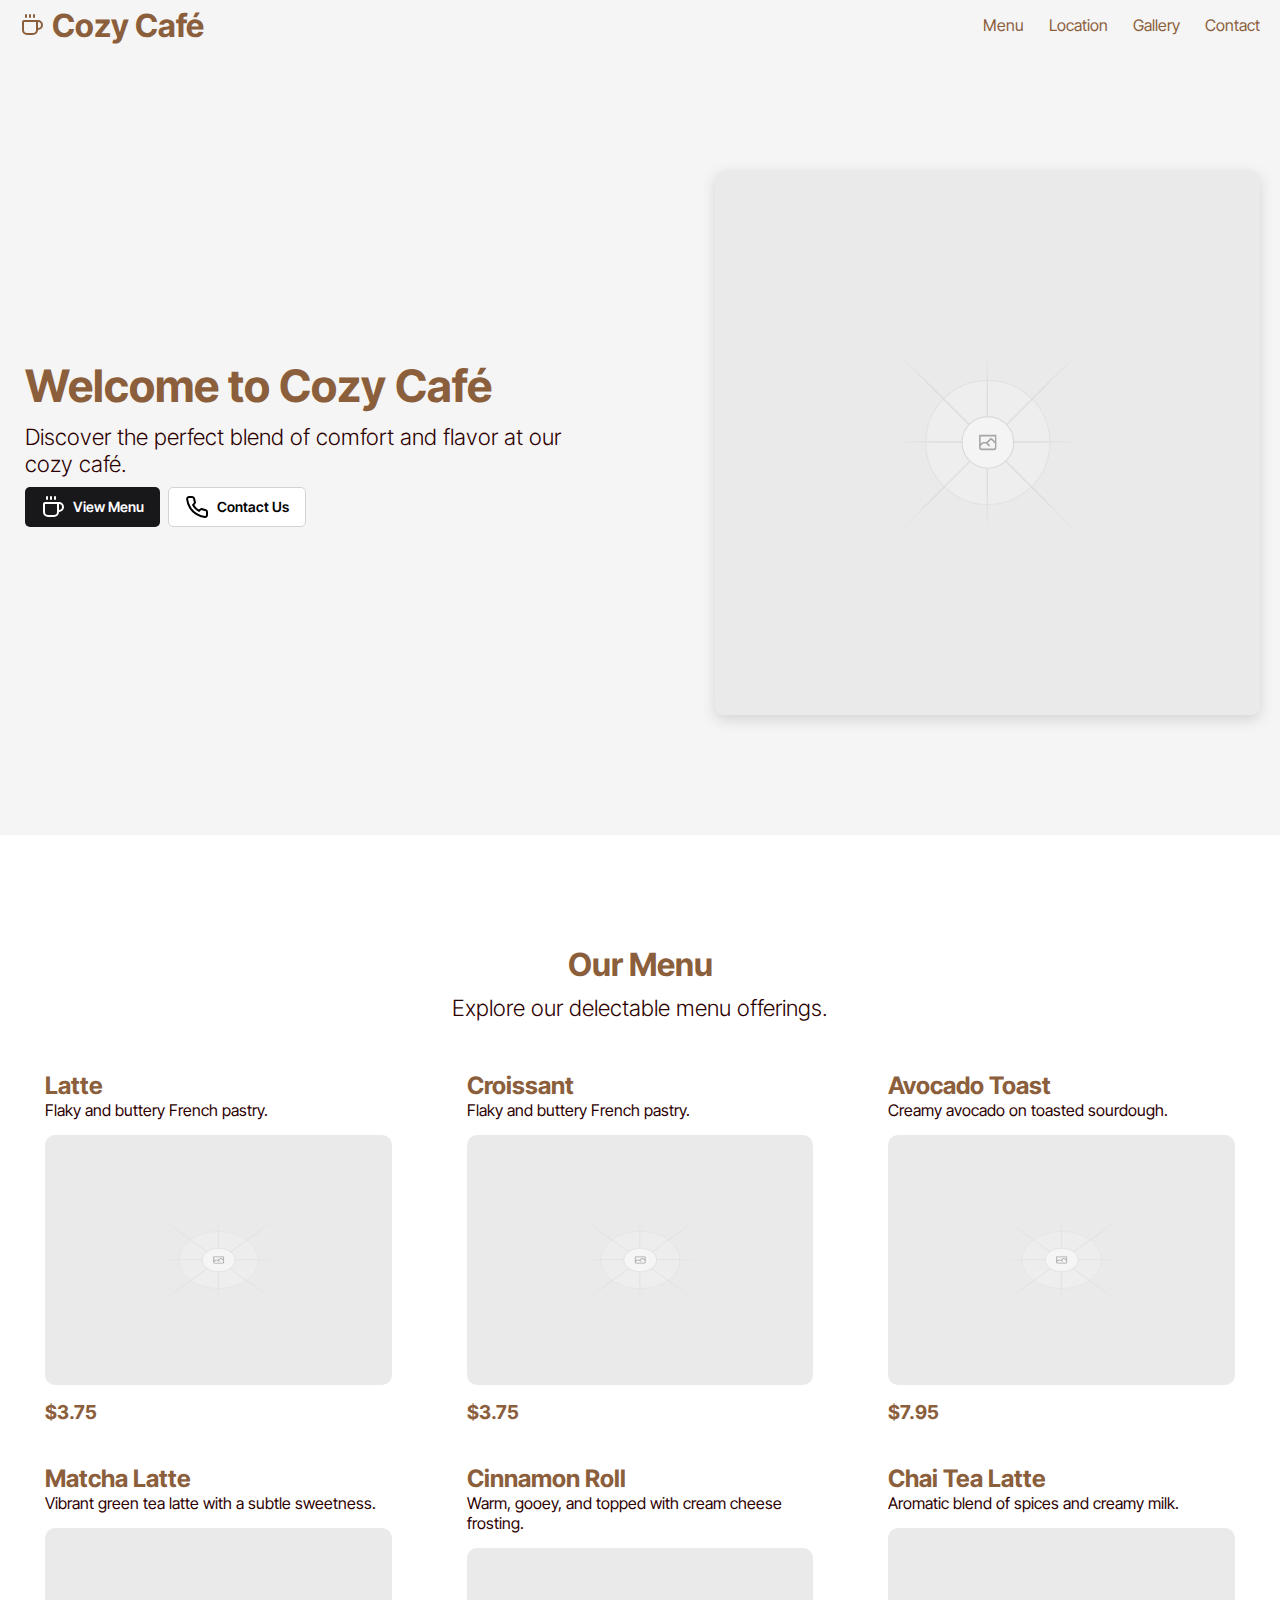
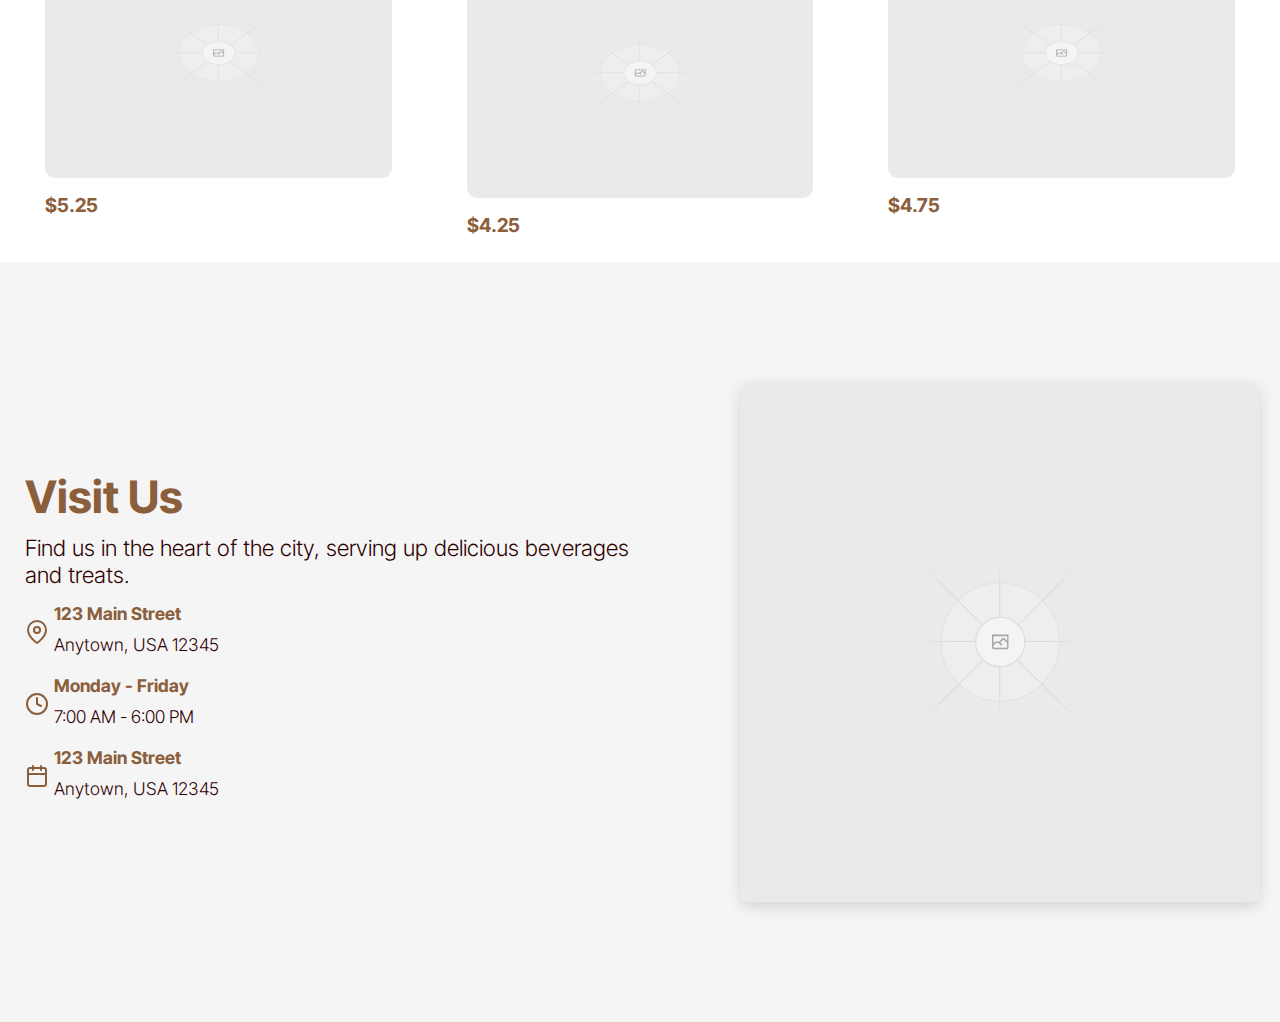
==== Cozy-Cafe/index.html @ 21a7da00 "Visit us section completed" ====
<!DOCTYPE html>
<html lang="en">

<head>
    <meta charset="UTF-8">
    <meta name="viewport" content="width=device-width, initial-scale=1.0">
    <title>Cozy Cafe</title>
    <!--Favicon-->
    <link rel="apple-touch-icon" sizes="180x180" href="img/favicon/apple-touch-icon.png">
    <link rel="icon" type="image/png" sizes="32x32" href="img/favicon/favicon-32x32.png">
    <link rel="icon" type="image/png" sizes="16x16" href="img/favicon/favicon-16x16.png">
    <link rel="manifest" href="img/favicon/site.webmanifest">
    <link rel="mask-icon" href="img/favicon/safari-pinned-tab.svg" color="#5bbad5">
    <link rel="shortcut icon" href="img/favicon/favicon.ico">
    <meta name="msapplication-TileColor" content="#da532c">
    <meta name="msapplication-config" content="img/favicon/browserconfig.xml">
    <meta name="theme-color" content="#ffffff">
    <!--Styles-->
    <link href="css/style.css" rel="stylesheet" />
    <link href="css/palette.css" rel="stylesheet" />
    <!--Font awesome-->
    <link rel="stylesheet" href="https://cdnjs.cloudflare.com/ajax/libs/font-awesome/6.4.0/css/all.min.css">

</head>

<body>


    <nav>
        <div class="tittle">
            <svg xmlns="http://www.w3.org/2000/svg" width="24" height="24" viewBox="0 0 24 24" fill="none"
                stroke="currentColor" stroke-width="2" stroke-linecap="round" stroke-linejoin="round"
                class="lucide lucide-coffee">
                <path d="M10 2v2" />
                <path d="M14 2v2" />
                <path d="M16 8a1 1 0 0 1 1 1v8a4 4 0 0 1-4 4H7a4 4 0 0 1-4-4V9a1 1 0 0 1 1-1h14a4 4 0 1 1 0 8h-1" />
                <path d="M6 2v2" />
            </svg>
            <h1> Cozy Café </h1>
        </div>
        <div class="options">
            <a href="#menu">Menu</a>
            <a href="#location">Location</a>
            <a href="#gallery">Gallery</a>
            <a href="#contact">Contact</a>
        </div>
    </nav>

    <main>
        <section class="presentation">
            <h1>Welcome to Cozy Café</h1>
            <p>Discover the perfect blend of comfort and flavor at our cozy café.</p>

            <div class="main-buttons">
                <button class="primary"> <svg xmlns="http://www.w3.org/2000/svg" width="24" height="24"
                        viewBox="0 0 24 24" fill="none" stroke="currentColor" stroke-width="2" stroke-linecap="round"
                        stroke-linejoin="round" class="lucide lucide-coffee">
                        <path d="M10 2v2" />
                        <path d="M14 2v2" />
                        <path
                            d="M16 8a1 1 0 0 1 1 1v8a4 4 0 0 1-4 4H7a4 4 0 0 1-4-4V9a1 1 0 0 1 1-1h14a4 4 0 1 1 0 8h-1" />
                        <path d="M6 2v2" />
                    </svg> View Menu</button>
                <button class="secondary"> <svg xmlns="http://www.w3.org/2000/svg" width="24" height="24"
                        viewBox="0 0 24 24" fill="none" stroke="currentColor" stroke-width="2" stroke-linecap="round"
                        stroke-linejoin="round" class="lucide lucide-phone">
                        <path
                            d="M22 16.92v3a2 2 0 0 1-2.18 2 19.79 19.79 0 0 1-8.63-3.07 19.5 19.5 0 0 1-6-6 19.79 19.79 0 0 1-3.07-8.67A2 2 0 0 1 4.11 2h3a2 2 0 0 1 2 1.72 12.84 12.84 0 0 0 .7 2.81 2 2 0 0 1-.45 2.11L8.09 9.91a16 16 0 0 0 6 6l1.27-1.27a2 2 0 0 1 2.11-.45 12.84 12.84 0 0 0 2.81.7A2 2 0 0 1 22 16.92z" />
                    </svg> Contact Us</button>
            </div>

        </section>
        <section class="image">
            <img src="img/generic.svg">
        </section>
    </main>

    <section class="menu">
        <div class="tittle">
            <h1>Our Menu</h1>
            <p>Explore our delectable menu offerings.</p>
        </div>

        <div class="grid-menu">

            <article class="card">
                <h1>Latte</h1>
                <p>Flaky and buttery French pastry.</p>
                <img src="img/generic.svg">
                <h4>$3.75</h4>
            </article>

            <article class="card">
                <h1>Croissant</h1>
                <p>Flaky and buttery French pastry.</p>
                <img src="img/generic.svg">
                <h4>$3.75</h4>
            </article>

            <article class="card">
                <h1>Avocado Toast</h1>
                <p>Creamy avocado on toasted sourdough.</p>
                <img src="img/generic.svg">
                <h4>$7.95</h4>
            </article>

            <article class="card">
                <h1>Matcha Latte</h1>
                <p>Vibrant green tea latte with a subtle sweetness.</p>
                <img src="img/generic.svg">
                <h4>$5.25</h4>
            </article>

            <article class="card">

                <h1>Cinnamon Roll</h1>
                <p>Warm, gooey, and topped with cream cheese frosting.</p>
                <img src="img/generic.svg">
                <h4>$4.25</h4>
            </article>

            <article class="card">
                <h1>Chai Tea Latte</h1>
                <p>Aromatic blend of spices and creamy milk.</p>
                <img src="img/generic.svg">
                <h4>$4.75</h4>
            </article>
        </div>

    </section>

    <section class="visit-us">
        <section class="presentation">
            <h1>Visit Us</h1>
            <p>Find us in the heart of the city, serving up delicious beverages and treats.</p>

            <div class="information">
                <div class="icon">
                    <svg xmlns="http://www.w3.org/2000/svg" width="24" height="24" viewBox="0 0 24 24" fill="none"
                        stroke="currentColor" stroke-width="2" stroke-linecap="round" stroke-linejoin="round"
                        class="feather feather-map-pin">
                        <path d="M21 10c0 7-9 13-9 13s-9-6-9-13a9 9 0 0 1 18 0z"></path>
                        <circle cx="12" cy="10" r="3"></circle>
                    </svg>
                </div>
                <div class="text">
                    <h1>123 Main Street</h1>
                    <p>Anytown, USA 12345</p>
                </div>
            </div>

            <div class="information">
                <div class="icon">
                    <svg xmlns="http://www.w3.org/2000/svg" width="24" height="24" viewBox="0 0 24 24" fill="none"
                        stroke="currentColor" stroke-width="2" stroke-linecap="round" stroke-linejoin="round"
                        class="feather feather-clock">
                        <circle cx="12" cy="12" r="10"></circle>
                        <polyline points="12 6 12 12 16 14"></polyline>
                    </svg>
                </div>
                <div class="text">
                    <h1>Monday - Friday</h1>
                    <p>7:00 AM - 6:00 PM</p>
                </div>
            </div>

            <div class="information">
                <div class="icon">
                    <svg xmlns="http://www.w3.org/2000/svg" width="24" height="24" viewBox="0 0 24 24" fill="none"
                        stroke="currentColor" stroke-width="2" stroke-linecap="round" stroke-linejoin="round"
                        class="feather feather-calendar">
                        <rect x="3" y="4" width="18" height="18" rx="2" ry="2"></rect>
                        <line x1="16" y1="2" x2="16" y2="6"></line>
                        <line x1="8" y1="2" x2="8" y2="6"></line>
                        <line x1="3" y1="10" x2="21" y2="10"></line>
                    </svg>
                </div>
                <div class="text">
                    <h1>123 Main Street</h1>
                    <p>Anytown, USA 12345</p>
                </div>
            </div>


        </section>
        <section class="map">
            <img src="img/generic.svg">
        </section>
    </section>

</body>

</html>
---- Cozy-Cafe/css/style.css ----
@import url('https://fonts.googleapis.com/css2?family=Inter+Tight:ital,wght@0,100..900;1,100..900&display=swap');
@import url("https://cdn.jsdelivr.net/npm/bootstrap-icons@1.11.3/font/bootstrap-icons.min.css");
/*
.inter-tight-<uniquifier> {
  font-family: "Inter Tight", sans-serif;
  font-optical-sizing: auto;
  font-weight: <weight>;
  font-style: normal;
}

*/

* {
    margin: 0;
    font-family: "Inter Tight", sans-serif;
    box-sizing: border-box;
}

a {
    text-decoration: none;
}

body {
    background-color: var(--background-grey);
    min-width: 370px;
}

nav {
    padding: 10px 20px;
    /*top-bottom rigth-left*/
    width: 100%;
    height: 50px;
    display: flex;
    flex-direction: row;
    align-items: center;
    font-size: 1rem;
}


nav .tittle {
    color: var(--text-1);
    display: flex;
    flex-direction: row;
    align-items: center;
    gap: 8px;
}

nav .options {
    margin-left: auto;
    font-weight: 500;
    width: 35%;
    display: flex;
    gap: 25px;
    justify-content: flex-end;
    font-weight: 400;
}

nav .options a:hover {
    text-decoration: underline;
    text-decoration-style: double;
    text-decoration-thickness: 2px;
    transition: 2s;
}

nav .options a {
    color: var(--text-1);
}

main {
    margin-top: 100px;
    margin-bottom: 100px;
    display: flex;
    flex-wrap: nowrap;
    flex-direction: row;
    align-items: center;
    align-content: center;
    justify-content: center;
    gap: 100px;
    padding: 20px;
}

main .presentation {
    padding: 5px;
    display: flex;
    flex-direction: column;
    justify-content: center;

}

main .presentation h1 {
    color: var(--text-1);
    font-size: clamp(2rem, 3.5vw, 3rem);
    /*min , pref, max */
}

main .presentation p {
    padding-top: 10px;
    padding-bottom: 10px;
    color: var(--text-2);
    font-size: 1.4rem;
    font-weight: 300;
}

.main-buttons {
    display: flex;
    gap: 8px;
    flex-wrap: nowrap;

}

.main-buttons button {
    height: 40px;
    width: auto;
    font-size: 14px;
    font-weight: 600;
    border-radius: 5px;
    border: none;
    padding: 8px 16px;
    display: flex;
    gap: 8px;
    align-items: center;
    cursor: pointer;
    transition: .2s;
}

.main-buttons button:hover {
    transform: scale(1.05);
}

.main-buttons .primary {
    color: var(--background-white);
    background-color: var(--primary);
}

.main-buttons .primary:hover {
    background-color: #2f2f36;
}

.main-buttons .secondary {
    background-color: var(--background-white);
    border: 1px solid rgb(211, 211, 211);
}

.main-buttons .secondary:hover {
    background-color: #ebebeb;
}

main .image {
    display: flex;

}

main .image img {
    max-width: 600px;
    max-height: 600px;
    width: 100%;
    box-shadow: 0px 5px 14px 0px #d4d4d4;
    border-radius: 10px;
}

section.menu {
    padding-top: 110px;
    background-color: var(--background-white);
    display: flex;
    flex-direction: column;
    align-items: center;
}


section.menu .tittle {
    text-align: center;
}

section.menu .tittle h1 {
    color: var(--text-1);
    font-size: clamp(2rem, 2.5vw, 3rem);
    /*min , pref, max */

}

section.menu .tittle p {
    padding-top: 10px;
    padding-bottom: 10px;
    color: var(--text-2);
    font-size: 1.4rem;
    font-weight: 300;
}

.grid-menu {
    padding: 25px 20px;
    /*top-bottom rigth-left*/
    max-width: 1450px;
    width: 100%;
    height: 100%;
    display: grid;
    grid-template-columns: repeat(auto-fill, minmax(300px, 1fr));

    justify-items: center;
    gap: 25px;
}






.card {
    width: 100%;
    height: auto;
    display: flex;
    flex-direction: column;
    /* border: 1px solid #e2e2e2;*/
    padding: 0px 25px;
    /*top-bottom rigth-left*/
    border-radius: 10px;
    box-sizing: border-box;
}

.card h1 {
    padding-top: 15px;
    color: var(--text-1);
    font-size: clamp(1rem, 2.5vw, 1.5rem);
    /*min , pref, max */
}

.card h4 {
    color: var(--text-1);
    font-size: clamp(1.2rem, 1.5vw, 1.4rem);
    /*min , pref, max */
}

.card img {
    align-self: center;
    max-height: 250px;
    width: 100%;
    height: auto;
    border-radius: 10px;
    margin-top: 15px;
    margin-bottom: 15px;
}

.card p {
    color: var(--text-2);
    font-size: 1rem;
}



section.visit-us {
    margin-top: 100px;
    margin-bottom: 100px;
    display: flex;
    flex-wrap: nowrap;
    /*ajustar con media*/
    flex-direction: row;
    align-items: center;
    align-content: center;
    justify-content: center;
    gap: 90px;
    padding: 20px;
}

.visit-us .presentation {
    padding: 5px;
    display: flex;
    flex-direction: column;
    justify-content: center;

}

.visit-us .presentation h1 {
    color: var(--text-1);
    font-size: clamp(2rem, 3.5vw, 3rem);
    /*min , pref, max */
}

.visit-us .presentation p {
    padding-top: 10px;
    padding-bottom: 10px;
    color: var(--text-2);
    font-size: 1.4rem;
    font-weight: 300;
}


.visit-us .map {
    display: flex;

}

.visit-us .map img {
    max-width: 600px;
    max-height: 600px;
    width: 100%;
    box-shadow: 0px 5px 14px 0px #d4d4d4;
    border-radius: 10px;
}

.information {
    display: flex;
    flex-direction: row;
    flex-wrap: nowrap;
    align-items: center;
    width: fit-content;
}

.information .icon {
    color: var(--text-1);
}

.information .text {
    padding: 5px;
}

.information .text h1 {
    font-size: 1.1rem;
}

.information .text p {
    font-size: 1.1rem;
}






@media (width >=900px) {
    .grid-menu {
        grid-template-columns: repeat(auto-fill, minmax(350px, 1fr));
    }

}

@media (width <=900px) {
    main {
        flex-wrap: wrap;
    }

    section.visit-us {
        flex-wrap: wrap;
    }

}
---- Cozy-Cafe/css/palette.css ----
:root {
--text-1: #8b5e3c;
--text-2:#2d0000;
--background-grey: #f5f5f5;
--background-white: #FFFFFF;
--primary: #18181b;
/*
--secondary: #9dbcd5;
--accent: #7d91c7;
*/
}
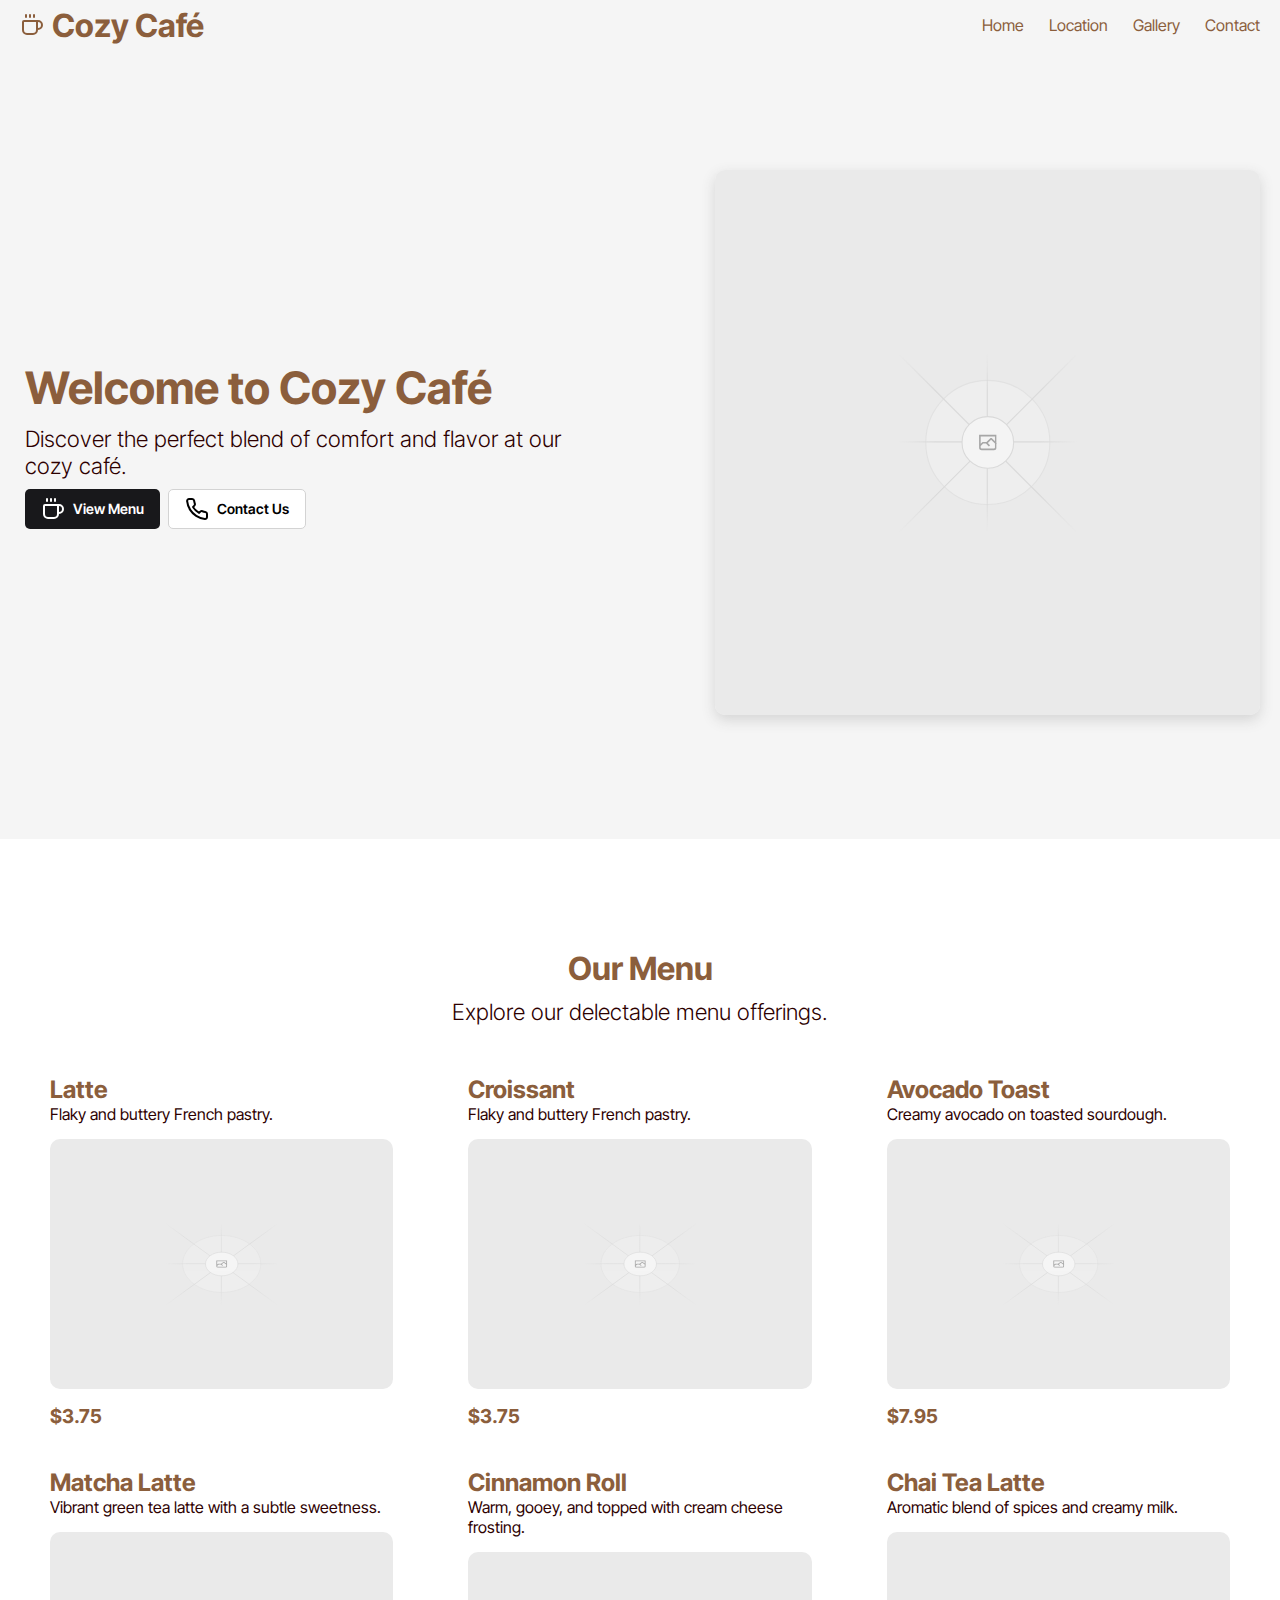
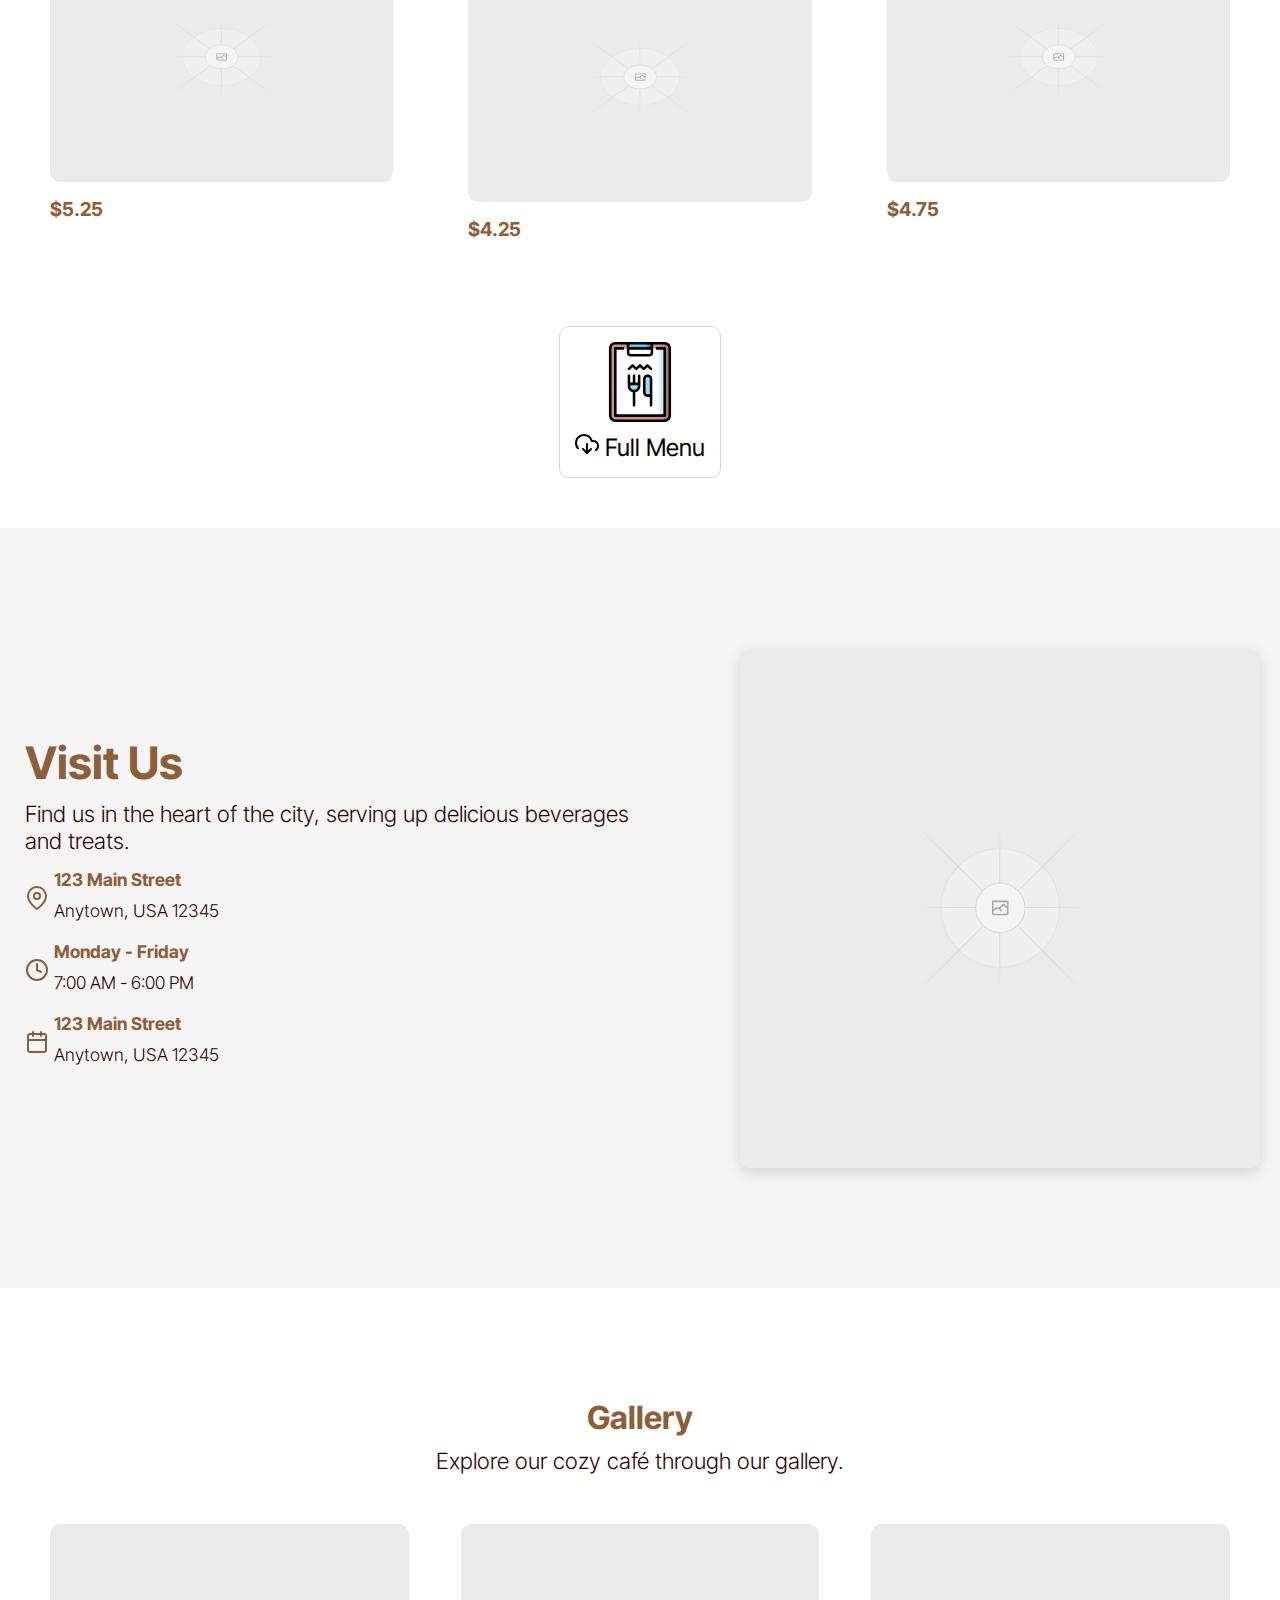
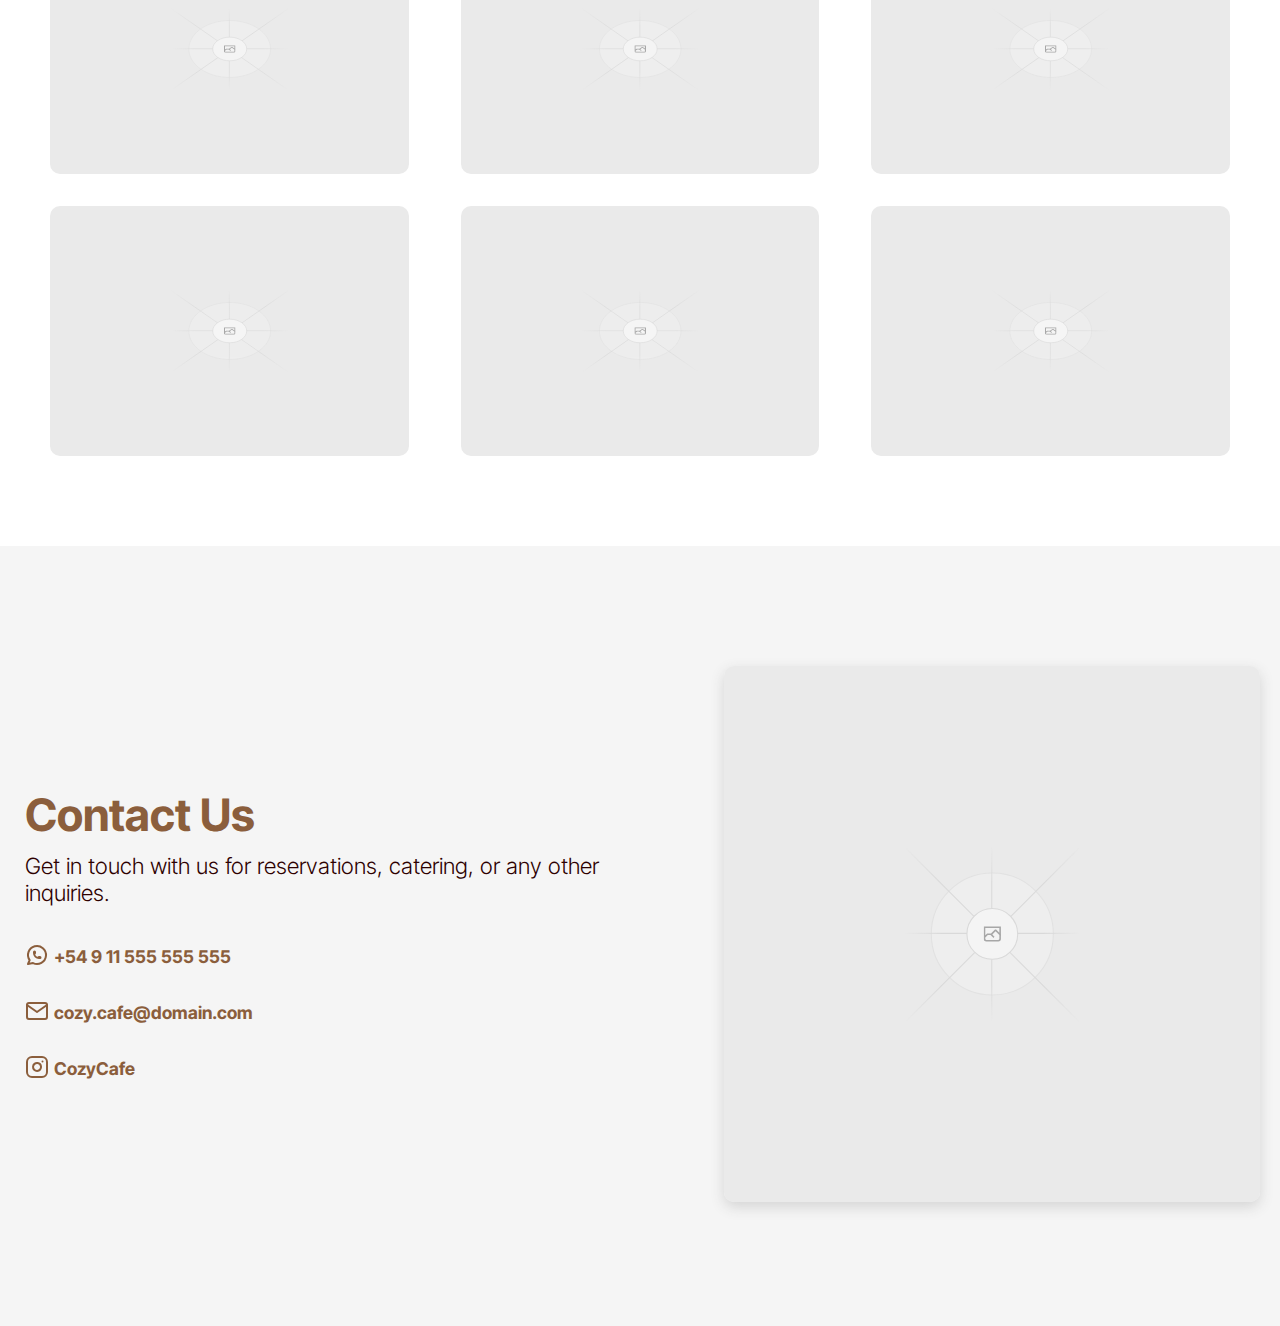
==== commit ea694b68: "Many changes" ====
--- a/Cozy-Cafe/index.html
+++ b/Cozy-Cafe/index.html
@@ -39,20 +39,20 @@
             <h1> Cozy Café </h1>
         </div>
         <div class="options">
-            <a href="#menu">Menu</a>
+            <a href="#home">Home</a>
             <a href="#location">Location</a>
             <a href="#gallery">Gallery</a>
             <a href="#contact">Contact</a>
         </div>
     </nav>
 
-    <main>
+    <main id="home" class="home">
         <section class="presentation">
             <h1>Welcome to Cozy Café</h1>
             <p>Discover the perfect blend of comfort and flavor at our cozy café.</p>
 
             <div class="main-buttons">
-                <button class="primary"> <svg xmlns="http://www.w3.org/2000/svg" width="24" height="24"
+                <a href="cozy-menu.pdf" download="cozy-menu.pdf" class="primary"> <svg xmlns="http://www.w3.org/2000/svg" width="24" height="24"
                         viewBox="0 0 24 24" fill="none" stroke="currentColor" stroke-width="2" stroke-linecap="round"
                         stroke-linejoin="round" class="lucide lucide-coffee">
                         <path d="M10 2v2" />
@@ -60,28 +60,28 @@
                         <path
                             d="M16 8a1 1 0 0 1 1 1v8a4 4 0 0 1-4 4H7a4 4 0 0 1-4-4V9a1 1 0 0 1 1-1h14a4 4 0 1 1 0 8h-1" />
                         <path d="M6 2v2" />
-                    </svg> View Menu</button>
-                <button class="secondary"> <svg xmlns="http://www.w3.org/2000/svg" width="24" height="24"
+                    </svg> View Menu</a>
+                <a href="#contact" class="secondary"> <svg xmlns="http://www.w3.org/2000/svg" width="24" height="24"
                         viewBox="0 0 24 24" fill="none" stroke="currentColor" stroke-width="2" stroke-linecap="round"
                         stroke-linejoin="round" class="lucide lucide-phone">
                         <path
                             d="M22 16.92v3a2 2 0 0 1-2.18 2 19.79 19.79 0 0 1-8.63-3.07 19.5 19.5 0 0 1-6-6 19.79 19.79 0 0 1-3.07-8.67A2 2 0 0 1 4.11 2h3a2 2 0 0 1 2 1.72 12.84 12.84 0 0 0 .7 2.81 2 2 0 0 1-.45 2.11L8.09 9.91a16 16 0 0 0 6 6l1.27-1.27a2 2 0 0 1 2.11-.45 12.84 12.84 0 0 0 2.81.7A2 2 0 0 1 22 16.92z" />
-                    </svg> Contact Us</button>
-            </div>
-
-        </section>
-        <section class="image">
+                    </svg> Contact Us</a>
+            </div>
+
+        </section>
+        <section class="canon-image">
             <img src="img/generic.svg">
         </section>
     </main>
 
-    <section class="menu">
+    <section id="menu" class="menu">
         <div class="tittle">
             <h1>Our Menu</h1>
             <p>Explore our delectable menu offerings.</p>
         </div>
 
-        <div class="grid-menu">
+        <div class="grid-area">
 
             <article class="card">
                 <h1>Latte</h1>
@@ -127,9 +127,50 @@
             </article>
         </div>
 
+        <a  href="cozy-menu.pdf" download="cozy-menu.pdf">
+            <?xml version="1.0" encoding="iso-8859-1"?>
+            <!-- Uploaded to: SVG Repo, www.svgrepo.com, Generator: SVG Repo Mixer Tools -->
+            <svg xmlns="http://www.w3.org/2000/svg" xmlns:xlink="http://www.w3.org/1999/xlink" version="1.1" id="Capa_1"
+                viewBox="0 0 470 470" xml:space="preserve" class="img-menu">
+                <g>
+                    <path style="fill:#B1786B;"
+                        d="M380,7.5h-30v455h30c16.5,0,30-13.5,30-30v-395C410,21,396.5,7.5,380,7.5z" />
+                    <path style="fill:#CB9385;"
+                        d="M331.733,235L380,37.5c0-16.5-13.5-30-30-30h-45l-70,21.097L165,7.5H90c-16.5,0-30,13.5-30,30v395   c0,16.5,13.5,30,30,30h260c16.5,0,30-13.5,30-30L331.733,235z" />
+                    <polygon style="fill:#CCECFF;" points="380,37.5 380,432.5 350,432.5 300,235 350,37.5  " />
+                    <polygon style="fill:#5389A9;" points="305,7.5 305,57.5 225,57.5 275,7.5  " />
+                    <rect x="165" y="7.5" style="fill:#66C6FE;" width="110" height="50" />
+                    <polygon style="fill:#FFFFFF;" points="90,37.5 90,432.5 290,432.5 350,432.5 350,37.5  " />
+                    <path style="fill:#99D9FF;"
+                        d="M300,218.005v97h-20c-11.05,0-20-8.95-20-20v-77c0-11.04,8.95-20,20-20   C291.05,198.005,300,206.965,300,218.005z" />
+                    <path style="fill:#99D9FF;"
+                        d="M230,246.005v12c0,16.57-13.43,30-30,30s-30-13.43-30-30v-12h30H230z" />
+                    <path
+                        d="M380,0H90C69.322,0,52.5,16.822,52.5,37.5v395c0,20.678,16.822,37.5,37.5,37.5h290c20.678,0,37.5-16.822,37.5-37.5v-395   C417.5,16.822,400.678,0,380,0z M172.5,45h125v17.5c0,4.136-3.364,7.5-7.5,7.5H180c-4.136,0-7.5-3.364-7.5-7.5V45z M297.5,30h-125   V15h125V30z M402.5,432.5c0,12.407-10.094,22.5-22.5,22.5H90c-12.407,0-22.5-10.093-22.5-22.5v-395C67.5,25.093,77.593,15,90,15   h67.5v47.5c0,12.407,10.093,22.5,22.5,22.5h110c12.406,0,22.5-10.093,22.5-22.5V15H380c12.406,0,22.5,10.093,22.5,22.5V432.5z" />
+                    <path
+                        d="M380,30h-45c-4.143,0-7.5,3.358-7.5,7.5s3.357,7.5,7.5,7.5h37.5v380h-275V45H135c4.142,0,7.5-3.358,7.5-7.5   S139.143,30,135,30H90c-4.142,0-7.5,3.358-7.5,7.5v395c0,4.142,3.358,7.5,7.5,7.5h290c4.143,0,7.5-3.358,7.5-7.5v-395   C387.5,33.358,384.143,30,380,30z" />
+                    <path
+                        d="M192.5,294.75v77.245c0,4.142,3.358,7.5,7.5,7.5s7.5-3.358,7.5-7.5V294.75c17.096-3.484,30-18.635,30-36.745v-60   c0-4.142-3.358-7.5-7.5-7.5s-7.5,3.358-7.5,7.5v40.5h-15v-40.5c0-4.142-3.358-7.5-7.5-7.5s-7.5,3.358-7.5,7.5v40.5h-15v-40.5   c0-4.142-3.358-7.5-7.5-7.5s-7.5,3.358-7.5,7.5v60C162.5,276.115,175.404,291.266,192.5,294.75z M222.5,253.505v4.5   c0,12.407-10.093,22.5-22.5,22.5s-22.5-10.093-22.5-22.5v-4.5H222.5z" />
+                    <path
+                        d="M300,379.495c4.143,0,7.5-3.358,7.5-7.5v-153.99c0-15.164-12.337-27.5-27.5-27.5s-27.5,12.336-27.5,27.5v77   c0,15.164,12.337,27.5,27.5,27.5h12.5v49.49C292.5,376.137,295.857,379.495,300,379.495z M280,307.505   c-6.893,0-12.5-5.607-12.5-12.5v-77c0-6.893,5.607-12.5,12.5-12.5s12.5,5.607,12.5,12.5v89.5H280z" />
+                    <path
+                        d="M170.002,165.505c1.819,0,3.643-0.658,5.084-1.988l16.585-15.305l16.577,15.304c2.873,2.652,7.3,2.652,10.174,0.001   l16.585-15.305l16.577,15.304c2.874,2.651,7.302,2.652,10.176,0l16.576-15.303l16.575,15.303c3.043,2.81,7.788,2.62,10.599-0.423   c2.81-3.043,2.62-7.788-0.423-10.598l-21.663-20c-2.875-2.652-7.303-2.653-10.176,0l-16.576,15.303l-16.576-15.303   c-2.872-2.651-7.3-2.652-10.174-0.001l-16.585,15.305l-16.577-15.304c-2.872-2.651-7.3-2.652-10.174-0.001l-21.673,20   c-3.044,2.809-3.234,7.554-0.425,10.598C165.967,164.693,167.981,165.505,170.002,165.505z" />
+                </g>
+
+            </svg>
+
+            <p><svg xmlns="http://www.w3.org/2000/svg" width="24" height="24" viewBox="0 0 24 24" fill="none"
+                    stroke="currentColor" stroke-width="2" stroke-linecap="round" stroke-linejoin="round"
+                    class="feather feather-download-cloud">
+                    <polyline points="8 17 12 21 16 17"></polyline>
+                    <line x1="12" y1="12" x2="12" y2="21"></line>
+                    <path d="M20.88 18.09A5 5 0 0 0 18 9h-1.26A8 8 0 1 0 3 16.29"></path>
+                </svg> Full Menu </p>
+        </a>
+
     </section>
 
-    <section class="visit-us">
+    <section id="location" class="visit-us">
         <section class="presentation">
             <h1>Visit Us</h1>
             <p>Find us in the heart of the city, serving up delicious beverages and treats.</p>
@@ -188,6 +229,104 @@
         </section>
     </section>
 
+    <section id="gallery" class="gallery">
+        <div class="tittle">
+            <h1>Gallery</h1>
+            <p>Explore our cozy café through our gallery.</p>
+        </div>
+
+        <div class="grid-area">
+
+            <article class="card">
+                <img src="img/generic.svg">
+            </article>
+
+            <article class="card">
+                <img src="img/generic.svg">
+            </article>
+
+            <article class="card">
+                <img src="img/generic.svg">
+            </article>
+
+            <article class="card">
+                <img src="img/generic.svg">
+            </article>
+
+            <article class="card">
+                <img src="img/generic.svg">
+            </article>
+
+            <article class="card">
+                <img src="img/generic.svg">
+            </article>
+
+        </div>
+
+    </section>
+
+    <section id="contact" class="contact-us">
+        <section class="presentation">
+            <h1>Contact Us</h1>
+            <p>Get in touch with us for reservations, catering, or any other inquiries.</p>
+
+            <div class="contact">
+
+                <div class="information">
+                    <div class="icon">
+                        <svg xmlns="http://www.w3.org/2000/svg" width="24" height="24" viewBox="0 0 24 24" fill="none"
+                            stroke="currentColor" stroke-width="2" stroke-linecap="round" stroke-linejoin="round"
+                            class="icon icon-tabler icons-tabler-outline icon-tabler-brand-whatsapp">
+                            <path stroke="none" d="M0 0h24v24H0z" fill="none" />
+                            <path d="M3 21l1.65 -3.8a9 9 0 1 1 3.4 2.9l-5.05 .9" />
+                            <path
+                                d="M9 10a.5 .5 0 0 0 1 0v-1a.5 .5 0 0 0 -1 0v1a5 5 0 0 0 5 5h1a.5 .5 0 0 0 0 -1h-1a.5 .5 0 0 0 0 1" />
+                        </svg>
+                    </div>
+                    <div class="text">
+                        <h1> <a href="#whatsapp">+54 9 11 555 555 555 </a></h1>
+                    </div>
+                </div>
+
+                <div class="information">
+                    <div class="icon">
+                        <svg xmlns="http://www.w3.org/2000/svg" width="24" height="24" viewBox="0 0 24 24" fill="none"
+                            stroke="currentColor" stroke-width="2" stroke-linecap="round" stroke-linejoin="round"
+                            class="feather feather-mail">
+                            <path d="M4 4h16c1.1 0 2 .9 2 2v12c0 1.1-.9 2-2 2H4c-1.1 0-2-.9-2-2V6c0-1.1.9-2 2-2z">
+                            </path>
+                            <polyline points="22,6 12,13 2,6"></polyline>
+                        </svg>
+                    </div>
+                    <div class="text">
+                        <h1> <a href="#email">cozy.cafe@domain.com </a></h1>
+                    </div>
+                </div>
+
+                <div class="information">
+                    <div class="icon">
+                        <svg xmlns="http://www.w3.org/2000/svg" width="24" height="24" viewBox="0 0 24 24" fill="none"
+                            stroke="currentColor" stroke-width="2" stroke-linecap="round" stroke-linejoin="round"
+                            class="feather feather-instagram">
+                            <rect x="2" y="2" width="20" height="20" rx="5" ry="5"></rect>
+                            <path d="M16 11.37A4 4 0 1 1 12.63 8 4 4 0 0 1 16 11.37z"></path>
+                            <line x1="17.5" y1="6.5" x2="17.51" y2="6.5"></line>
+                        </svg>
+                    </div>
+                    <div class="text">
+                        <h1> <a href="#instagram"> CozyCafe </a></h1>
+                    </div>
+                </div>
+
+            </div>
+
+        </section>
+        <section class="canon-image">
+            <img src="img/generic.svg">
+        </section>
+    </section>
+
+
 </body>
 
 </html>--- a/Cozy-Cafe/css/style.css
+++ b/Cozy-Cafe/css/style.css
@@ -18,6 +18,7 @@
 
 a {
     text-decoration: none;
+    color: inherit;
 }
 
 body {
@@ -66,7 +67,9 @@
     color: var(--text-1);
 }
 
-main {
+.home,
+.visit-us,
+.contact-us {
     margin-top: 100px;
     margin-bottom: 100px;
     display: flex;
@@ -79,7 +82,8 @@
     padding: 20px;
 }
 
-main .presentation {
+
+.presentation {
     padding: 5px;
     display: flex;
     flex-direction: column;
@@ -87,13 +91,13 @@
 
 }
 
-main .presentation h1 {
+.presentation h1 {
     color: var(--text-1);
     font-size: clamp(2rem, 3.5vw, 3rem);
     /*min , pref, max */
 }
 
-main .presentation p {
+.presentation p {
     padding-top: 10px;
     padding-bottom: 10px;
     color: var(--text-2);
@@ -108,7 +112,7 @@
 
 }
 
-.main-buttons button {
+.main-buttons a {
     height: 40px;
     width: auto;
     font-size: 14px;
@@ -120,10 +124,11 @@
     gap: 8px;
     align-items: center;
     cursor: pointer;
-    transition: .2s;
-}
-
-.main-buttons button:hover {
+    transition: .2s;    outline: none; /* Remove default focus border */
+    -webkit-tap-highlight-color: transparent; /* Remove the blue box on mobiles */
+}
+
+.main-buttons a:hover {
     transform: scale(1.05);
 }
 
@@ -136,21 +141,33 @@
     background-color: #2f2f36;
 }
 
+.main-buttons .primary:active {
+    background-color: #2f2f36af;
+    transform: scale(1);
+    transition: .1s;
+}
+
 .main-buttons .secondary {
     background-color: var(--background-white);
-    border: 1px solid rgb(211, 211, 211);
+    border: 1px solid #d3d3d3;
 }
 
 .main-buttons .secondary:hover {
     background-color: #ebebeb;
 }
 
+.main-buttons .secondary:active{
+    background-color: var(--background-white);
+    transform: scale(1);
+    transition: .1s;
+}
+
 main .image {
     display: flex;
 
 }
 
-main .image img {
+.canon-image img {
     max-width: 600px;
     max-height: 600px;
     width: 100%;
@@ -158,8 +175,10 @@
     border-radius: 10px;
 }
 
-section.menu {
+.menu,
+.gallery {
     padding-top: 110px;
+    padding-bottom: 50px;
     background-color: var(--background-white);
     display: flex;
     flex-direction: column;
@@ -167,18 +186,24 @@
 }
 
 
-section.menu .tittle {
+.menu .tittle,
+.gallery .tittle {
     text-align: center;
-}
-
-section.menu .tittle h1 {
+    
+    padding-left: 15px;
+    padding-right: 15px;
+}
+
+.menu .tittle h1,
+.gallery .tittle h1 {
     color: var(--text-1);
     font-size: clamp(2rem, 2.5vw, 3rem);
     /*min , pref, max */
 
 }
 
-section.menu .tittle p {
+.menu .tittle p,
+.gallery .tittle p {
     padding-top: 10px;
     padding-bottom: 10px;
     color: var(--text-2);
@@ -186,9 +211,42 @@
     font-weight: 300;
 }
 
-.grid-menu {
-    padding: 25px 20px;
-    /*top-bottom rigth-left*/
+.menu a {
+    display: flex;
+    flex-direction: column;
+    align-items: center;
+    padding: 15px;
+    font-size: clamp(1rem, 2.5vw, 1.5rem);
+    margin-top: 60px;
+    gap: 10px;
+    border: 1px solid #d4d4d4;
+    border-radius: 10px;
+    outline: none; /* Remove default focus border */
+    -webkit-tap-highlight-color: transparent; /* Remove the blue box on mobiles */
+}
+
+.menu a:hover {
+    background-color: #e7e5e5a1;
+    transition: .2s;
+}
+
+.menu a:active {
+    transform: scale(0.99);
+    background-color: #d3d3d3;
+    transition: .1s;
+}
+
+.menu a:hover svg.img-menu {
+    animation: shake .9s ease normal forwards;
+}
+
+.menu a svg {
+    max-width: 80px;
+    max-height: 80px;
+}
+
+.grid-area {
+    padding: 25px;
     max-width: 1450px;
     width: 100%;
     height: 100%;
@@ -201,11 +259,9 @@
 
 
 
-
-
-
 .card {
     width: 100%;
+    max-width: 425px;
     height: auto;
     display: flex;
     flex-direction: column;
@@ -246,7 +302,7 @@
 
 
 
-section.visit-us {
+.visit-us {
     margin-top: 100px;
     margin-bottom: 100px;
     display: flex;
@@ -260,32 +316,8 @@
     padding: 20px;
 }
 
-.visit-us .presentation {
-    padding: 5px;
-    display: flex;
-    flex-direction: column;
-    justify-content: center;
-
-}
-
-.visit-us .presentation h1 {
-    color: var(--text-1);
-    font-size: clamp(2rem, 3.5vw, 3rem);
-    /*min , pref, max */
-}
-
-.visit-us .presentation p {
-    padding-top: 10px;
-    padding-bottom: 10px;
-    color: var(--text-2);
-    font-size: 1.4rem;
-    font-weight: 300;
-}
-
-
 .visit-us .map {
     display: flex;
-
 }
 
 .visit-us .map img {
@@ -320,25 +352,85 @@
     font-size: 1.1rem;
 }
 
-
-
-
-
+.gallery .grid-area {
+    gap: 2px;
+}
+
+.gallery .grid-area .card img {
+    align-self: center;
+    max-height: 250px;
+    width: 100%;
+    height: auto;
+    border-radius: 10px;
+    margin-top: 15px;
+    margin-bottom: 15px;
+}
+
+.contact {
+    padding-top: 25px;
+    display: flex;
+    flex-direction: column;
+    align-items: start;
+    gap: 25px;
+}
+
+
+
+
+@keyframes shake {
+
+    0%,
+    100% {
+        transform: rotate(0deg);
+        transform-origin: 50% 50%;
+    }
+
+    10% {
+        transform: rotate(8deg);
+    }
+
+    20%,
+    40%,
+    60% {
+        transform: rotate(-10deg);
+    }
+
+    30%,
+    50%,
+    70% {
+        transform: rotate(10deg);
+    }
+
+    80% {
+        transform: rotate(-8deg);
+    }
+
+    90% {
+        transform: rotate(8deg);
+    }
+}
 
 @media (width >=900px) {
-    .grid-menu {
+    .grid-area {
         grid-template-columns: repeat(auto-fill, minmax(350px, 1fr));
     }
 
 }
 
 @media (width <=900px) {
-    main {
+
+    nav .options {
+        display: none;
+    }
+
+    nav {
+        justify-content: center;
+    }
+
+    .home,
+    .contact-us,
+    .visit-us {
         flex-wrap: wrap;
     }
 
-    section.visit-us {
-        flex-wrap: wrap;
-    }
-
 }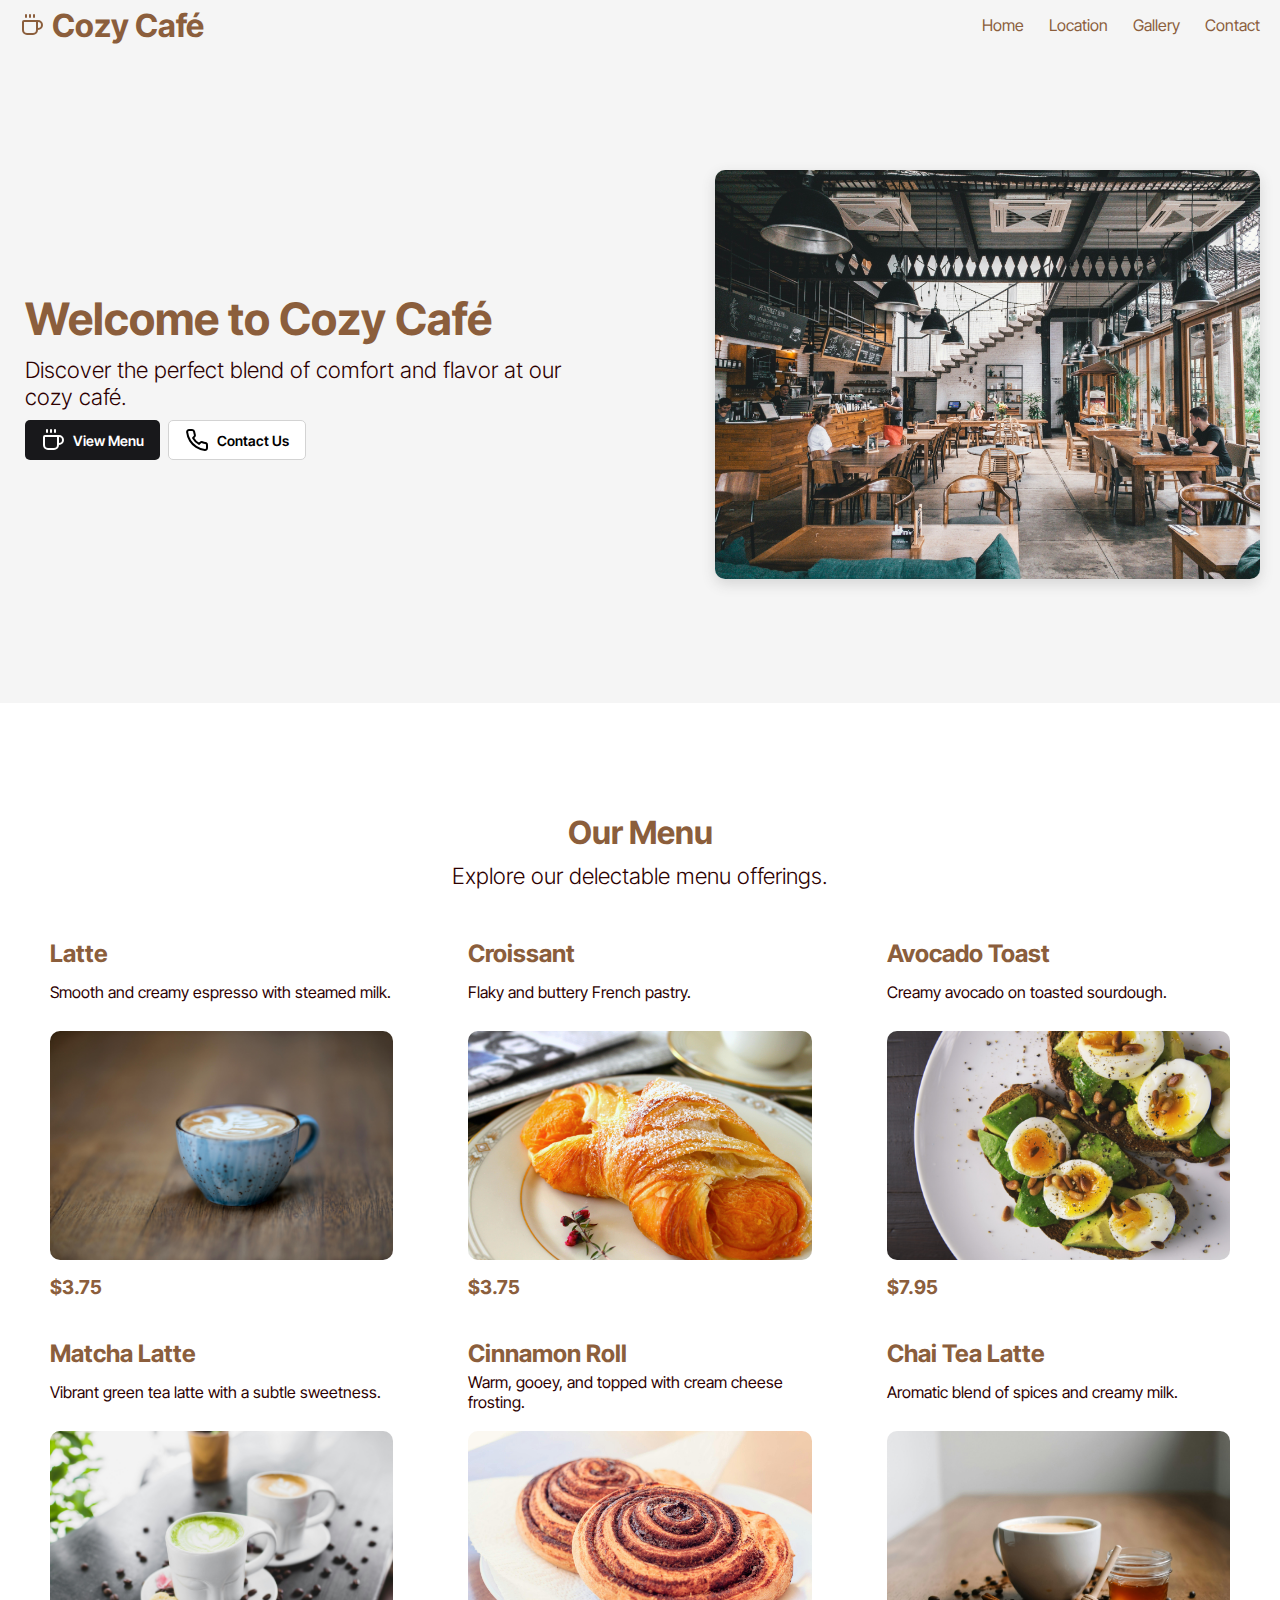
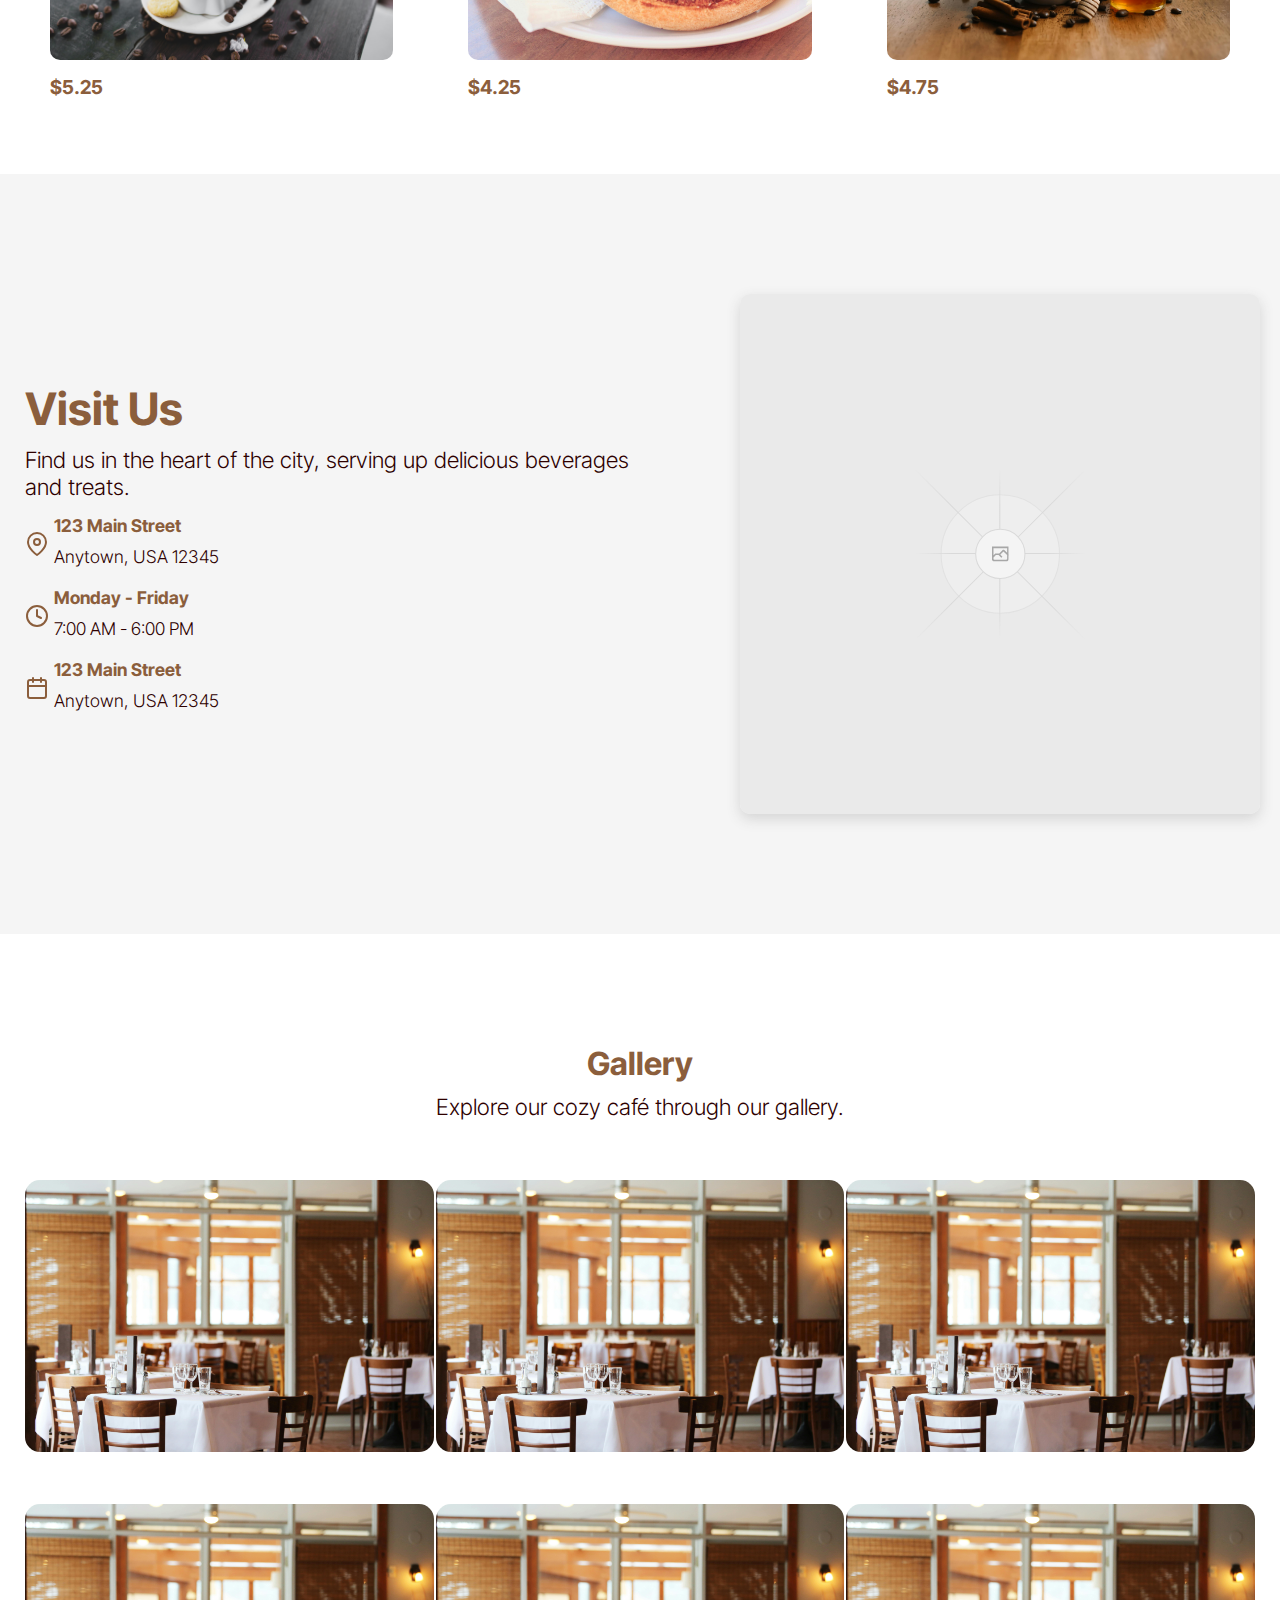
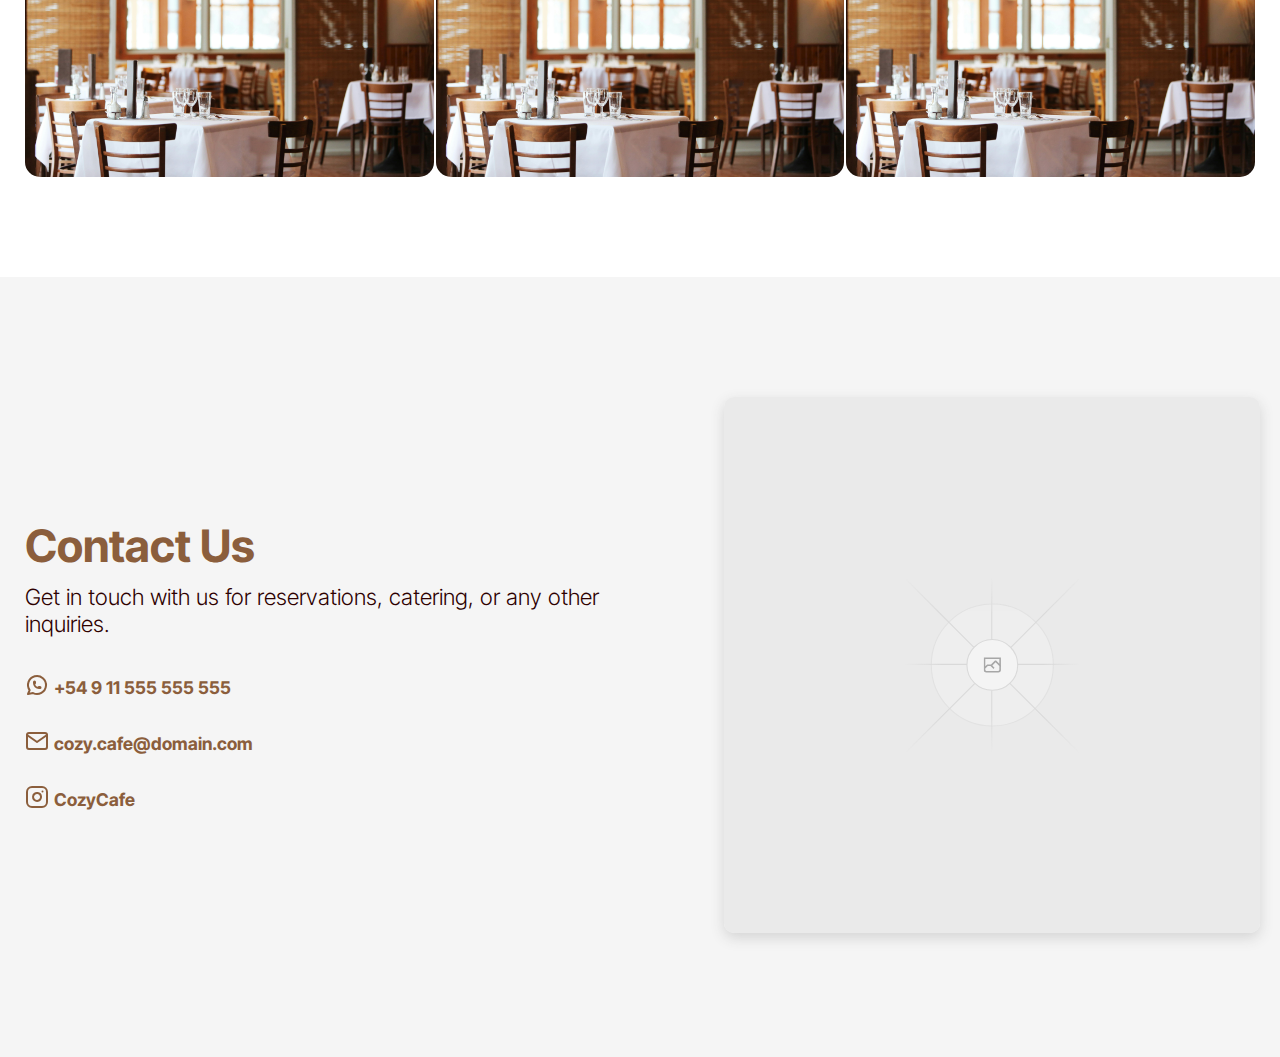
==== commit d611597d: "many modifications" ====
--- a/Cozy-Cafe/index.html
+++ b/Cozy-Cafe/index.html
@@ -52,9 +52,10 @@
             <p>Discover the perfect blend of comfort and flavor at our cozy café.</p>
 
             <div class="main-buttons">
-                <a href="cozy-menu.pdf" download="cozy-menu.pdf" class="primary"> <svg xmlns="http://www.w3.org/2000/svg" width="24" height="24"
-                        viewBox="0 0 24 24" fill="none" stroke="currentColor" stroke-width="2" stroke-linecap="round"
-                        stroke-linejoin="round" class="lucide lucide-coffee">
+                <a href="cozy-menu.pdf" download="cozy-menu.pdf" class="primary"> <svg
+                        xmlns="http://www.w3.org/2000/svg" width="24" height="24" viewBox="0 0 24 24" fill="none"
+                        stroke="currentColor" stroke-width="2" stroke-linecap="round" stroke-linejoin="round"
+                        class="lucide lucide-coffee">
                         <path d="M10 2v2" />
                         <path d="M14 2v2" />
                         <path
@@ -71,7 +72,9 @@
 
         </section>
         <section class="canon-image">
-            <img src="img/generic.svg">
+            <img src="img/cozy-cafe.jpg" alt="Cozy Cafe"
+                title="shawnanggg: https://unsplash.com/es/@shawnanggg?utm_content=creditCopyText&utm_medium=referral&utm_source=unsplash ">
+
         </section>
     </main>
 
@@ -85,29 +88,33 @@
 
             <article class="card">
                 <h1>Latte</h1>
-                <p>Flaky and buttery French pastry.</p>
-                <img src="img/generic.svg">
+                <p>Smooth and creamy espresso with steamed milk.</p>
+                <img src="img/menu/latte.jpg" alt="Latte"
+                    title="Photographer Engin Akyurt: https://www.pexels.com/es-es/foto/taza-de-cafe-de-ceramica-azul-sobre-superficie-de-madera-marron-3154094/">
                 <h4>$3.75</h4>
             </article>
 
             <article class="card">
                 <h1>Croissant</h1>
                 <p>Flaky and buttery French pastry.</p>
-                <img src="img/generic.svg">
+                <img src="img/menu/croissant.jpg" alt="Croissant"
+                    title="Photographer Mick Victor: https://www.pexels.com/es-es/foto/plato-de-pan-792404/">
                 <h4>$3.75</h4>
             </article>
 
             <article class="card">
                 <h1>Avocado Toast</h1>
                 <p>Creamy avocado on toasted sourdough.</p>
-                <img src="img/generic.svg">
+                <img src="img/menu/avocado.jpg" alt="Avocado"
+                    title="Photographer Lisa Fotios: https://www.pexels.com/es-es/foto/persona-sosteniendo-plato-con-comida-1147687/">
                 <h4>$7.95</h4>
             </article>
 
             <article class="card">
                 <h1>Matcha Latte</h1>
                 <p>Vibrant green tea latte with a subtle sweetness.</p>
-                <img src="img/generic.svg">
+                <img src="img/menu/matcha.jpg" alt="Matcha Latte"
+                    title="Photographer ROMAN ODINTSOV: https://www.pexels.com/es-es/foto/cafeina-cafe-cafe-con-leche-aromatico-4552172/">
                 <h4>$5.25</h4>
             </article>
 
@@ -115,58 +122,20 @@
 
                 <h1>Cinnamon Roll</h1>
                 <p>Warm, gooey, and topped with cream cheese frosting.</p>
-                <img src="img/generic.svg">
+                <img src="img/menu/cinnamon-roll.jpg" alt="Cinnamon Roll"
+                    title="Photographer Pixabay: https://www.pexels.com/es-es/foto/rollo-de-canela-en-un-plato-267308/">
                 <h4>$4.25</h4>
             </article>
 
             <article class="card">
                 <h1>Chai Tea Latte</h1>
                 <p>Aromatic blend of spices and creamy milk.</p>
-                <img src="img/generic.svg">
+                <img src="img/menu/chai-tea-latte.jpg" alt=""
+                    title="Image by https://pixabay.com/users/svetlanabar-8558152/?utm_source=link-attribution&utm_medium=referral&utm_campaign=image&utm_content=4925190">
                 <h4>$4.75</h4>
             </article>
         </div>
 
-        <a  href="cozy-menu.pdf" download="cozy-menu.pdf">
-            <?xml version="1.0" encoding="iso-8859-1"?>
-            <!-- Uploaded to: SVG Repo, www.svgrepo.com, Generator: SVG Repo Mixer Tools -->
-            <svg xmlns="http://www.w3.org/2000/svg" xmlns:xlink="http://www.w3.org/1999/xlink" version="1.1" id="Capa_1"
-                viewBox="0 0 470 470" xml:space="preserve" class="img-menu">
-                <g>
-                    <path style="fill:#B1786B;"
-                        d="M380,7.5h-30v455h30c16.5,0,30-13.5,30-30v-395C410,21,396.5,7.5,380,7.5z" />
-                    <path style="fill:#CB9385;"
-                        d="M331.733,235L380,37.5c0-16.5-13.5-30-30-30h-45l-70,21.097L165,7.5H90c-16.5,0-30,13.5-30,30v395   c0,16.5,13.5,30,30,30h260c16.5,0,30-13.5,30-30L331.733,235z" />
-                    <polygon style="fill:#CCECFF;" points="380,37.5 380,432.5 350,432.5 300,235 350,37.5  " />
-                    <polygon style="fill:#5389A9;" points="305,7.5 305,57.5 225,57.5 275,7.5  " />
-                    <rect x="165" y="7.5" style="fill:#66C6FE;" width="110" height="50" />
-                    <polygon style="fill:#FFFFFF;" points="90,37.5 90,432.5 290,432.5 350,432.5 350,37.5  " />
-                    <path style="fill:#99D9FF;"
-                        d="M300,218.005v97h-20c-11.05,0-20-8.95-20-20v-77c0-11.04,8.95-20,20-20   C291.05,198.005,300,206.965,300,218.005z" />
-                    <path style="fill:#99D9FF;"
-                        d="M230,246.005v12c0,16.57-13.43,30-30,30s-30-13.43-30-30v-12h30H230z" />
-                    <path
-                        d="M380,0H90C69.322,0,52.5,16.822,52.5,37.5v395c0,20.678,16.822,37.5,37.5,37.5h290c20.678,0,37.5-16.822,37.5-37.5v-395   C417.5,16.822,400.678,0,380,0z M172.5,45h125v17.5c0,4.136-3.364,7.5-7.5,7.5H180c-4.136,0-7.5-3.364-7.5-7.5V45z M297.5,30h-125   V15h125V30z M402.5,432.5c0,12.407-10.094,22.5-22.5,22.5H90c-12.407,0-22.5-10.093-22.5-22.5v-395C67.5,25.093,77.593,15,90,15   h67.5v47.5c0,12.407,10.093,22.5,22.5,22.5h110c12.406,0,22.5-10.093,22.5-22.5V15H380c12.406,0,22.5,10.093,22.5,22.5V432.5z" />
-                    <path
-                        d="M380,30h-45c-4.143,0-7.5,3.358-7.5,7.5s3.357,7.5,7.5,7.5h37.5v380h-275V45H135c4.142,0,7.5-3.358,7.5-7.5   S139.143,30,135,30H90c-4.142,0-7.5,3.358-7.5,7.5v395c0,4.142,3.358,7.5,7.5,7.5h290c4.143,0,7.5-3.358,7.5-7.5v-395   C387.5,33.358,384.143,30,380,30z" />
-                    <path
-                        d="M192.5,294.75v77.245c0,4.142,3.358,7.5,7.5,7.5s7.5-3.358,7.5-7.5V294.75c17.096-3.484,30-18.635,30-36.745v-60   c0-4.142-3.358-7.5-7.5-7.5s-7.5,3.358-7.5,7.5v40.5h-15v-40.5c0-4.142-3.358-7.5-7.5-7.5s-7.5,3.358-7.5,7.5v40.5h-15v-40.5   c0-4.142-3.358-7.5-7.5-7.5s-7.5,3.358-7.5,7.5v60C162.5,276.115,175.404,291.266,192.5,294.75z M222.5,253.505v4.5   c0,12.407-10.093,22.5-22.5,22.5s-22.5-10.093-22.5-22.5v-4.5H222.5z" />
-                    <path
-                        d="M300,379.495c4.143,0,7.5-3.358,7.5-7.5v-153.99c0-15.164-12.337-27.5-27.5-27.5s-27.5,12.336-27.5,27.5v77   c0,15.164,12.337,27.5,27.5,27.5h12.5v49.49C292.5,376.137,295.857,379.495,300,379.495z M280,307.505   c-6.893,0-12.5-5.607-12.5-12.5v-77c0-6.893,5.607-12.5,12.5-12.5s12.5,5.607,12.5,12.5v89.5H280z" />
-                    <path
-                        d="M170.002,165.505c1.819,0,3.643-0.658,5.084-1.988l16.585-15.305l16.577,15.304c2.873,2.652,7.3,2.652,10.174,0.001   l16.585-15.305l16.577,15.304c2.874,2.651,7.302,2.652,10.176,0l16.576-15.303l16.575,15.303c3.043,2.81,7.788,2.62,10.599-0.423   c2.81-3.043,2.62-7.788-0.423-10.598l-21.663-20c-2.875-2.652-7.303-2.653-10.176,0l-16.576,15.303l-16.576-15.303   c-2.872-2.651-7.3-2.652-10.174-0.001l-16.585,15.305l-16.577-15.304c-2.872-2.651-7.3-2.652-10.174-0.001l-21.673,20   c-3.044,2.809-3.234,7.554-0.425,10.598C165.967,164.693,167.981,165.505,170.002,165.505z" />
-                </g>
-
-            </svg>
-
-            <p><svg xmlns="http://www.w3.org/2000/svg" width="24" height="24" viewBox="0 0 24 24" fill="none"
-                    stroke="currentColor" stroke-width="2" stroke-linecap="round" stroke-linejoin="round"
-                    class="feather feather-download-cloud">
-                    <polyline points="8 17 12 21 16 17"></polyline>
-                    <line x1="12" y1="12" x2="12" y2="21"></line>
-                    <path d="M20.88 18.09A5 5 0 0 0 18 9h-1.26A8 8 0 1 0 3 16.29"></path>
-                </svg> Full Menu </p>
-        </a>
 
     </section>
 
@@ -237,29 +206,65 @@
 
         <div class="grid-area">
 
-            <article class="card">
-                <img src="img/generic.svg">
-            </article>
-
-            <article class="card">
-                <img src="img/generic.svg">
-            </article>
-
-            <article class="card">
-                <img src="img/generic.svg">
-            </article>
-
-            <article class="card">
-                <img src="img/generic.svg">
-            </article>
-
-            <article class="card">
-                <img src="img/generic.svg">
-            </article>
-
-            <article class="card">
-                <img src="img/generic.svg">
-            </article>
+            <article class="container-overlay">
+                <img class="overlay-image" src="img/gallery/balcon.jpg">
+                <div class="overlay">
+                    <div class="overlay-text">
+                        <h1>Balcones</h1>
+                        <p>Vista al rio desde los balcones</p>
+                    </div>
+                </div>
+            </article>
+            <article class="container-overlay">
+                <img class="overlay-image" src="img/gallery/balcon.jpg">
+                <div class="overlay">
+                    <div class="overlay-text">
+                        <h1>Balcones</h1>
+                        <p>Vista al rio desde los balcones</p>
+                    </div>
+                </div>
+            </article>
+
+            <article class="container-overlay">
+                <img class="overlay-image" src="img/gallery/balcon.jpg">
+                <div class="overlay">
+                    <div class="overlay-text">
+                        <h1>Balcones</h1>
+                        <p>Vista al rio desde los balcones</p>
+                    </div>
+                </div>
+            </article>
+
+            <article class="container-overlay">
+                <img class="overlay-image" src="img/gallery/balcon.jpg">
+                <div class="overlay">
+                    <div class="overlay-text">
+                        <h1>Balcones</h1>
+                        <p>Vista al rio desde los balcones</p>
+                    </div>
+                </div>
+            </article>
+
+            <article class="container-overlay">
+                <img class="overlay-image" src="img/gallery/balcon.jpg">
+                <div class="overlay">
+                    <div class="overlay-text">
+                        <h1>Balcones</h1>
+                        <p>Vista al rio desde los balcones</p>
+                    </div>
+                </div>
+            </article>
+
+            <article class="container-overlay">
+                <img class="overlay-image" src="img/gallery/balcon.jpg">
+                <div class="overlay">
+                    <div class="overlay-text">
+                        <h1>Balcones</h1>
+                        <p>Vista al rio desde los balcones</p>
+                    </div>
+                </div>
+            </article>
+
 
         </div>
 
--- a/Cozy-Cafe/css/style.css
+++ b/Cozy-Cafe/css/style.css
@@ -16,6 +16,10 @@
     box-sizing: border-box;
 }
 
+html {
+    scroll-behavior: smooth;
+}
+
 a {
     text-decoration: none;
     color: inherit;
@@ -124,8 +128,11 @@
     gap: 8px;
     align-items: center;
     cursor: pointer;
-    transition: .2s;    outline: none; /* Remove default focus border */
-    -webkit-tap-highlight-color: transparent; /* Remove the blue box on mobiles */
+    transition: transform .2s ease;
+    outline: none;
+    /* Remove default focus border */
+    -webkit-tap-highlight-color: transparent;
+    /* Remove the blue box on mobiles */
 }
 
 .main-buttons a:hover {
@@ -156,7 +163,7 @@
     background-color: #ebebeb;
 }
 
-.main-buttons .secondary:active{
+.main-buttons .secondary:active {
     background-color: var(--background-white);
     transform: scale(1);
     transition: .1s;
@@ -189,7 +196,7 @@
 .menu .tittle,
 .gallery .tittle {
     text-align: center;
-    
+
     padding-left: 15px;
     padding-right: 15px;
 }
@@ -211,39 +218,6 @@
     font-weight: 300;
 }
 
-.menu a {
-    display: flex;
-    flex-direction: column;
-    align-items: center;
-    padding: 15px;
-    font-size: clamp(1rem, 2.5vw, 1.5rem);
-    margin-top: 60px;
-    gap: 10px;
-    border: 1px solid #d4d4d4;
-    border-radius: 10px;
-    outline: none; /* Remove default focus border */
-    -webkit-tap-highlight-color: transparent; /* Remove the blue box on mobiles */
-}
-
-.menu a:hover {
-    background-color: #e7e5e5a1;
-    transition: .2s;
-}
-
-.menu a:active {
-    transform: scale(0.99);
-    background-color: #d3d3d3;
-    transition: .1s;
-}
-
-.menu a:hover svg.img-menu {
-    animation: shake .9s ease normal forwards;
-}
-
-.menu a svg {
-    max-width: 80px;
-    max-height: 80px;
-}
 
 .grid-area {
     padding: 25px;
@@ -268,8 +242,8 @@
     /* border: 1px solid #e2e2e2;*/
     padding: 0px 25px;
     /*top-bottom rigth-left*/
-    border-radius: 10px;
-    box-sizing: border-box;
+    justify-content: space-around;
+    transition: transform s ease;
 }
 
 .card h1 {
@@ -293,9 +267,19 @@
     border-radius: 10px;
     margin-top: 15px;
     margin-bottom: 15px;
+    object-fit: fill;
+    transition: transform .2s ease;
+}
+
+.card img:hover {
+    transform: scale(1.03);
+
 }
 
 .card p {
+    display: flex;
+    align-items: center;
+    min-height: 3rem;
     color: var(--text-2);
     font-size: 1rem;
 }
@@ -375,40 +359,57 @@
 }
 
 
-
-
-@keyframes shake {
-
-    0%,
-    100% {
-        transform: rotate(0deg);
-        transform-origin: 50% 50%;
-    }
-
-    10% {
-        transform: rotate(8deg);
-    }
-
-    20%,
-    40%,
-    60% {
-        transform: rotate(-10deg);
-    }
-
-    30%,
-    50%,
-    70% {
-        transform: rotate(10deg);
-    }
-
-    80% {
-        transform: rotate(-8deg);
-    }
-
-    90% {
-        transform: rotate(8deg);
-    }
-}
+.container-overlay{
+    margin: 25px;
+    position: relative;
+    width: 100%;
+    max-width: 425px;
+    display: flex;
+    flex-direction: column;
+}
+
+.overlay-image {
+    display: block;
+    transition: opacity .2s ease; /* Transition for opacity */
+    border-radius: 15px;
+    
+}
+
+.overlay {
+    border-radius: 0px 0 15px 15px ;
+    position: absolute;
+    bottom: 0;
+    left: 0;
+    width: 100%;
+    height: 25%;
+    background-color: rgba(0, 0, 0, 0.5);
+    color: white;
+    opacity: 0;
+    transition: opacity 0.3s ease; /* Transition for opacity */
+    display: flex;
+    justify-content: start;
+    align-items: center;
+    padding-left: 20px;
+    backdrop-filter: blur(3px);
+}
+
+
+.container-overlay:hover .overlay {
+    opacity: 1;
+}
+
+.overlay-text {
+    display: flex;
+    flex-direction: column;
+    align-items: start;
+}
+
+.overlay-text h1, .overlay-text p{
+    padding-top: 2px;
+    color: whitesmoke;
+}
+
+
 
 @media (width >=900px) {
     .grid-area {
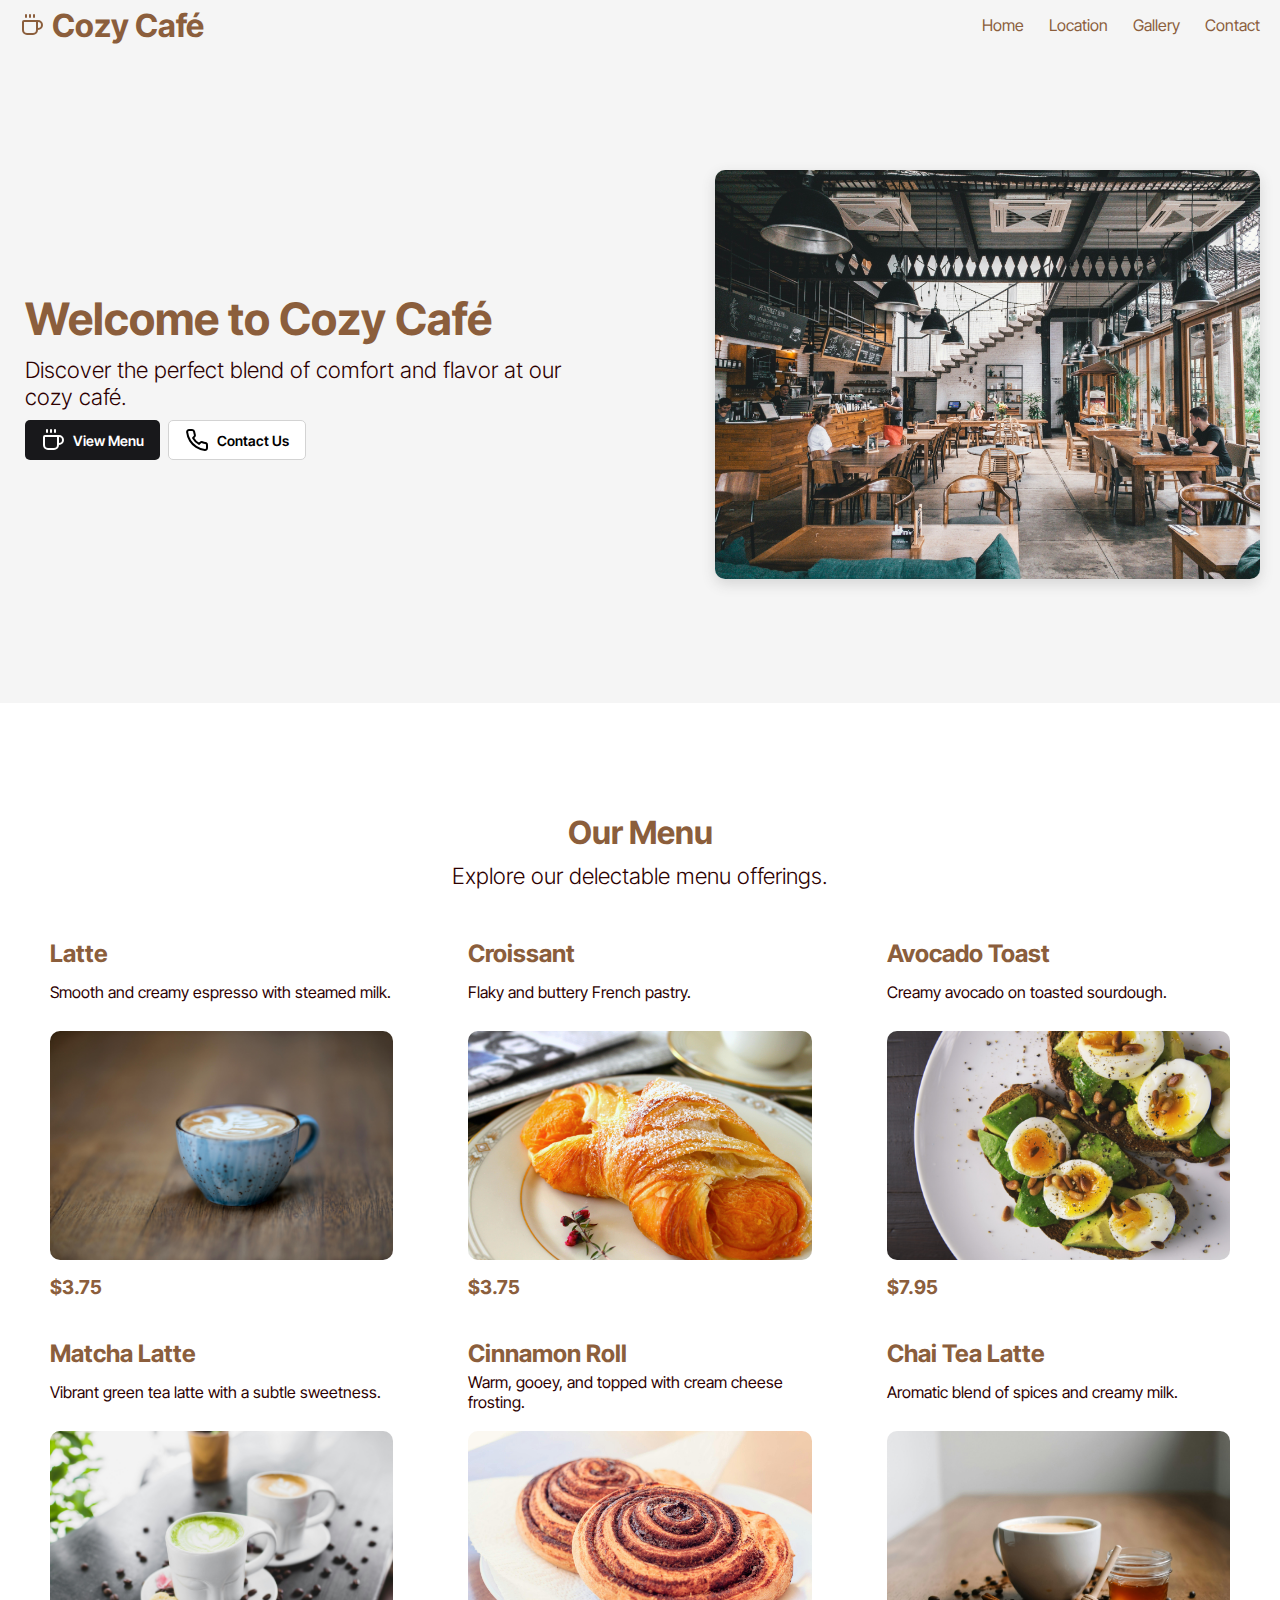
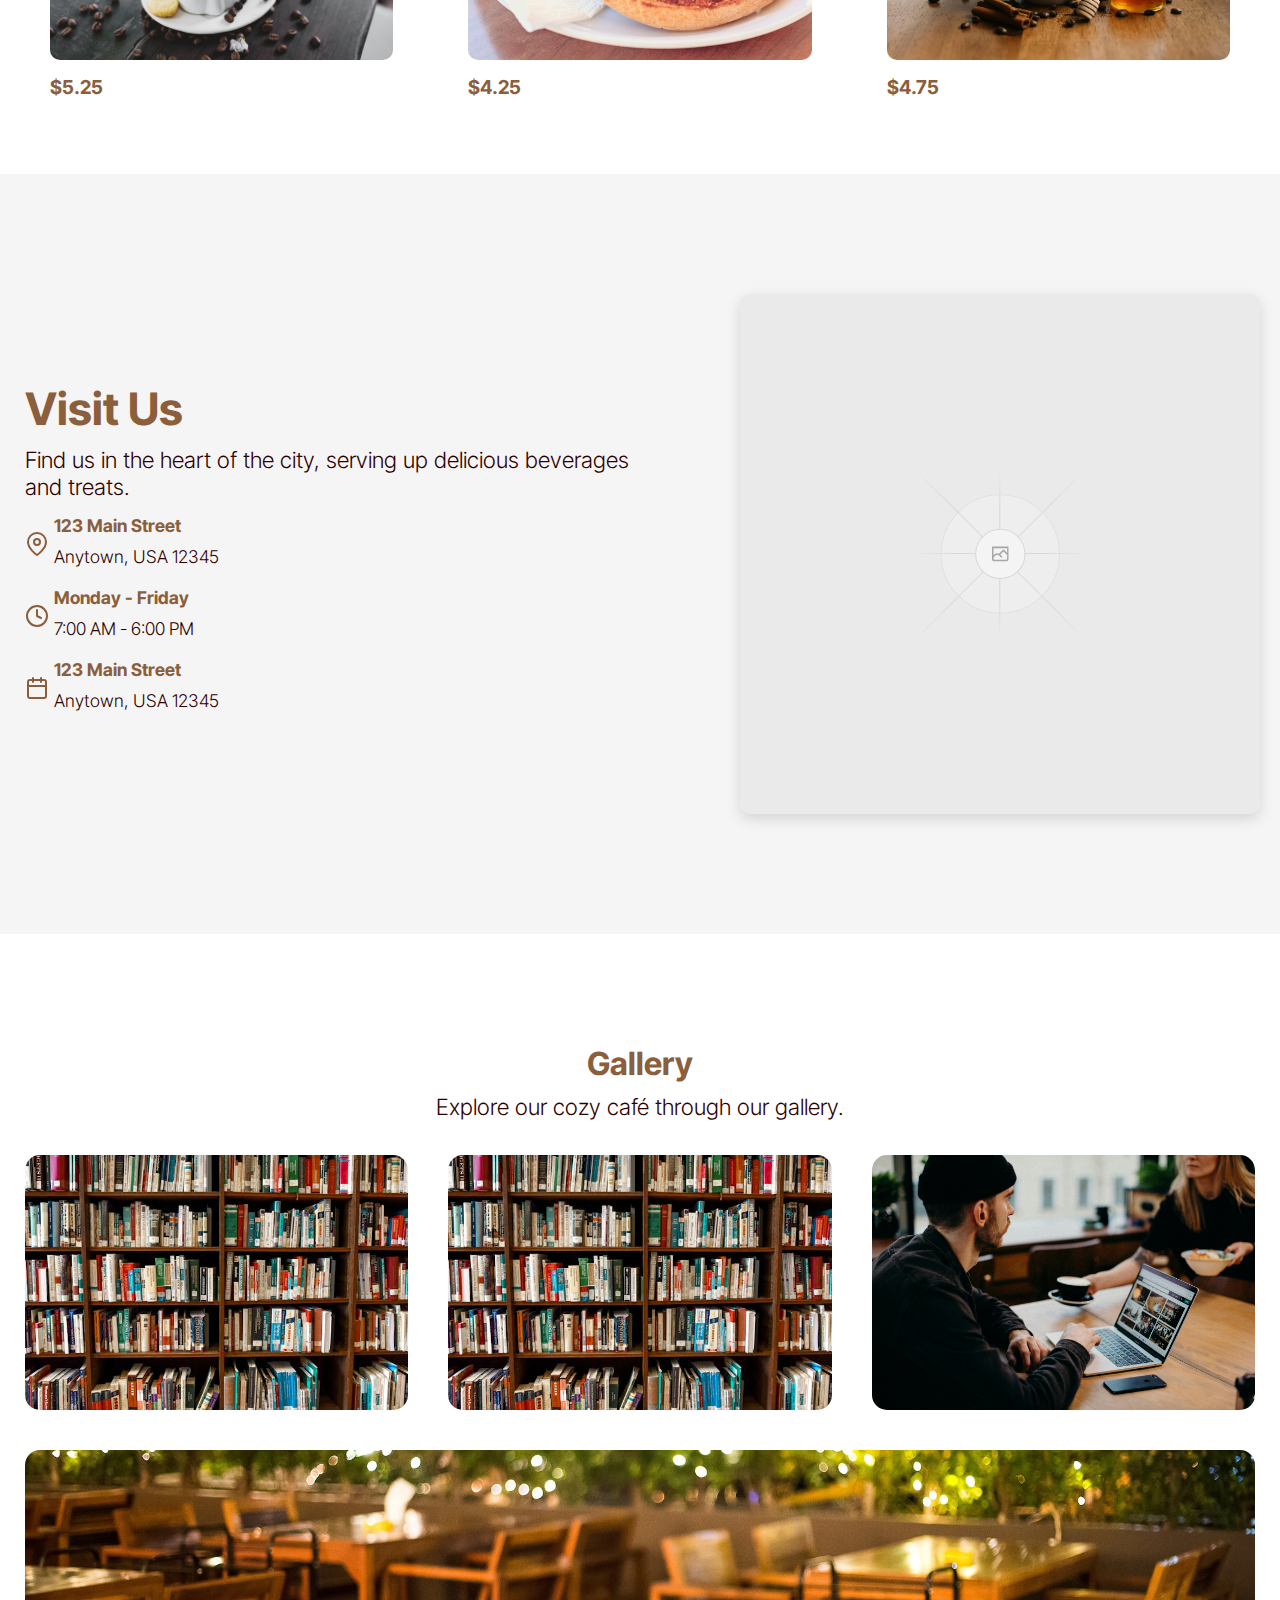
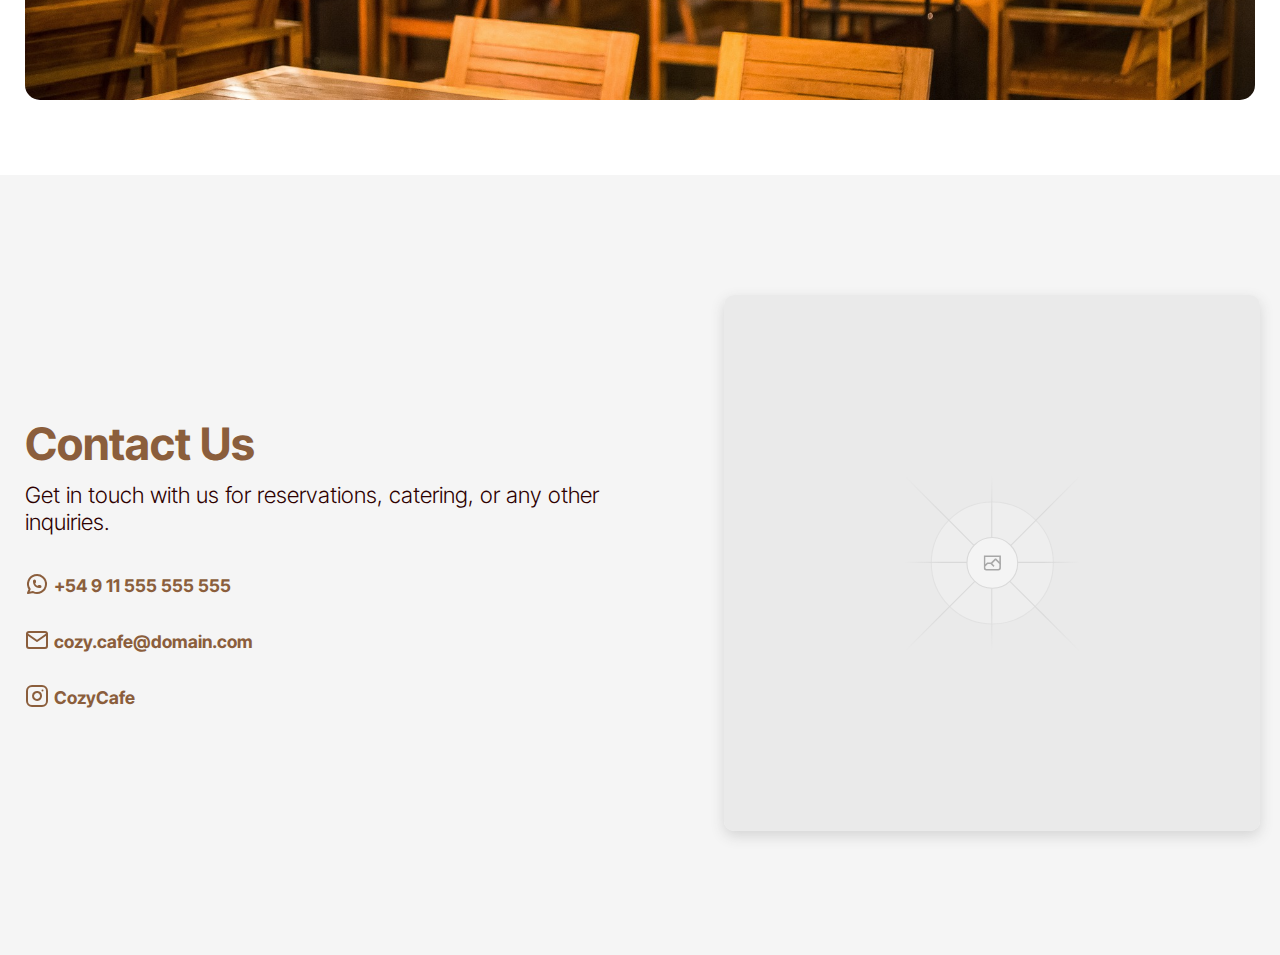
==== commit e23d77aa: "progress in the gallery" ====
--- a/Cozy-Cafe/index.html
+++ b/Cozy-Cafe/index.html
@@ -89,7 +89,7 @@
             <article class="card">
                 <h1>Latte</h1>
                 <p>Smooth and creamy espresso with steamed milk.</p>
-                <img src="img/menu/latte.jpg" alt="Latte"
+                <img width="375" height="250" src="img/menu/latte.jpg" alt="Latte"
                     title="Photographer Engin Akyurt: https://www.pexels.com/es-es/foto/taza-de-cafe-de-ceramica-azul-sobre-superficie-de-madera-marron-3154094/">
                 <h4>$3.75</h4>
             </article>
@@ -97,7 +97,7 @@
             <article class="card">
                 <h1>Croissant</h1>
                 <p>Flaky and buttery French pastry.</p>
-                <img src="img/menu/croissant.jpg" alt="Croissant"
+                <img width="375" height="250" src="img/menu/croissant.jpg" alt="Croissant"
                     title="Photographer Mick Victor: https://www.pexels.com/es-es/foto/plato-de-pan-792404/">
                 <h4>$3.75</h4>
             </article>
@@ -105,7 +105,7 @@
             <article class="card">
                 <h1>Avocado Toast</h1>
                 <p>Creamy avocado on toasted sourdough.</p>
-                <img src="img/menu/avocado.jpg" alt="Avocado"
+                <img width="375" height="250" src="img/menu/avocado.jpg" alt="Avocado"
                     title="Photographer Lisa Fotios: https://www.pexels.com/es-es/foto/persona-sosteniendo-plato-con-comida-1147687/">
                 <h4>$7.95</h4>
             </article>
@@ -113,7 +113,7 @@
             <article class="card">
                 <h1>Matcha Latte</h1>
                 <p>Vibrant green tea latte with a subtle sweetness.</p>
-                <img src="img/menu/matcha.jpg" alt="Matcha Latte"
+                <img width="375" height="250" src="img/menu/matcha.jpg" alt="Matcha Latte"
                     title="Photographer ROMAN ODINTSOV: https://www.pexels.com/es-es/foto/cafeina-cafe-cafe-con-leche-aromatico-4552172/">
                 <h4>$5.25</h4>
             </article>
@@ -122,7 +122,7 @@
 
                 <h1>Cinnamon Roll</h1>
                 <p>Warm, gooey, and topped with cream cheese frosting.</p>
-                <img src="img/menu/cinnamon-roll.jpg" alt="Cinnamon Roll"
+                <img width="375" height="250" src="img/menu/cinnamon-roll.jpg" alt="Cinnamon Roll"
                     title="Photographer Pixabay: https://www.pexels.com/es-es/foto/rollo-de-canela-en-un-plato-267308/">
                 <h4>$4.25</h4>
             </article>
@@ -130,7 +130,7 @@
             <article class="card">
                 <h1>Chai Tea Latte</h1>
                 <p>Aromatic blend of spices and creamy milk.</p>
-                <img src="img/menu/chai-tea-latte.jpg" alt=""
+                <img width="375" height="250" src="img/menu/chai-tea-latte.jpg" alt=""
                     title="Image by https://pixabay.com/users/svetlanabar-8558152/?utm_source=link-attribution&utm_medium=referral&utm_campaign=image&utm_content=4925190">
                 <h4>$4.75</h4>
             </article>
@@ -205,9 +205,8 @@
         </div>
 
         <div class="grid-area">
-
             <article class="container-overlay">
-                <img class="overlay-image" src="img/gallery/balcon.jpg">
+                <img class="overlay-image" src="img/gallery/bookshop.jpg">
                 <div class="overlay">
                     <div class="overlay-text">
                         <h1>Balcones</h1>
@@ -216,56 +215,35 @@
                 </div>
             </article>
             <article class="container-overlay">
-                <img class="overlay-image" src="img/gallery/balcon.jpg">
+                <img class="overlay-image" src="img/gallery/bookshop.jpg" alt="bookshop"
+                    title="Image by Pixabay: https://www.pexels.com/es-es/foto/libros-en-estanteria-de-madera-negra-159711/">
                 <div class="overlay">
                     <div class="overlay-text">
-                        <h1>Balcones</h1>
-                        <p>Vista al rio desde los balcones</p>
-                    </div>
-                </div>
-            </article>
-
+                        <h1>Coffee and Books</h1>
+                        <p>Savor your favorite coffee while you enjoy our cozy bookstore.</p>
+                    </div>
+                </div>
+            </article>
             <article class="container-overlay">
-                <img class="overlay-image" src="img/gallery/balcon.jpg">
+                <img class="overlay-image" src="img/gallery/wifi.jpg" alt="wifi"
+                    title="Image by cottonbro studio: https://www.pexels.com/es-es/foto/hombre-vestido-con-chaqueta-negra-con-ordenador-portatil-sentado-junto-a-la-mesa-3584926/">
                 <div class="overlay">
                     <div class="overlay-text">
-                        <h1>Balcones</h1>
-                        <p>Vista al rio desde los balcones</p>
-                    </div>
-                </div>
-            </article>
-
-            <article class="container-overlay">
-                <img class="overlay-image" src="img/gallery/balcon.jpg">
+                        <h1>Rooms with WiFi</h1>
+                        <p>Relax with a coffee and enjoy our free WiFi connection.</p>
+                    </div>
+                </div>
+            </article>
+            <article class="container-overlay full-width-article parallax-article">
+                <img class="overlay-image full-width-image" src="img/gallery/garden.jpg" alt="wifi"
+                title="Image by cottonbro studio: https://www.pexels.com/es-es/foto/hombre-vestido-con-chaqueta-negra-con-ordenador-portatil-sentado-junto-a-la-mesa-3584926/">
                 <div class="overlay">
                     <div class="overlay-text">
-                        <h1>Balcones</h1>
-                        <p>Vista al rio desde los balcones</p>
-                    </div>
-                </div>
-            </article>
-
-            <article class="container-overlay">
-                <img class="overlay-image" src="img/gallery/balcon.jpg">
-                <div class="overlay">
-                    <div class="overlay-text">
-                        <h1>Balcones</h1>
-                        <p>Vista al rio desde los balcones</p>
-                    </div>
-                </div>
-            </article>
-
-            <article class="container-overlay">
-                <img class="overlay-image" src="img/gallery/balcon.jpg">
-                <div class="overlay">
-                    <div class="overlay-text">
-                        <h1>Balcones</h1>
-                        <p>Vista al rio desde los balcones</p>
-                    </div>
-                </div>
-            </article>
-
-
+                        <h1>Outdoor Seating</h1>
+                        <p>Enjoy your coffee at our cozy and relaxed outdoor tables.</p>
+                    </div>
+                </div>
+            </article>
         </div>
 
     </section>
--- a/Cozy-Cafe/css/style.css
+++ b/Cozy-Cafe/css/style.css
@@ -232,7 +232,6 @@
 }
 
 
-
 .card {
     width: 100%;
     max-width: 425px;
@@ -337,7 +336,7 @@
 }
 
 .gallery .grid-area {
-    gap: 2px;
+    gap: 40px;
 }
 
 .gallery .grid-area .card img {
@@ -360,19 +359,30 @@
 
 
 .container-overlay{
-    margin: 25px;
     position: relative;
     width: 100%;
-    max-width: 425px;
-    display: flex;
-    flex-direction: column;
-}
+    max-width: auto;
+    display: flex;
+    flex-direction: column;
+}
+
+.full-width-article{
+    grid-column: 1 / -1;
+    border-radius: 10px;
+    width: 100%;
+}
+
+.full-width-image{
+    max-height: 250px;
+    width: 100%;
+}
+
 
 .overlay-image {
     display: block;
     transition: opacity .2s ease; /* Transition for opacity */
     border-radius: 15px;
-    
+    object-fit: cover;
 }
 
 .overlay {
@@ -381,7 +391,7 @@
     bottom: 0;
     left: 0;
     width: 100%;
-    height: 25%;
+    height: 80px;
     background-color: rgba(0, 0, 0, 0.5);
     color: white;
     opacity: 0;
@@ -409,6 +419,20 @@
     color: whitesmoke;
 }
 
+/*
+.parallax-article {
+    background-image: url('../img/gallery/bookshop3.jpg');
+    background-attachment: fixed;
+    background-position: center;
+    background-repeat: no-repeat;
+    background-size: cover;
+    height: 500px;
+    position: relative;
+}
+
+.parallax-article .overlay-image {
+    display: none; 
+*/
 
 
 @media (width >=900px) {
@@ -418,7 +442,7 @@
 
 }
 
-@media (width <=900px) {
+@media (width <=1000px) {
 
     nav .options {
         display: none;
@@ -434,4 +458,12 @@
         flex-wrap: wrap;
     }
 
+    .overlay {
+        opacity: 1;
+    }
+    .full-width-article{
+        grid-column: 1 / 1;
+        grid-row: none;
+    }
+
 }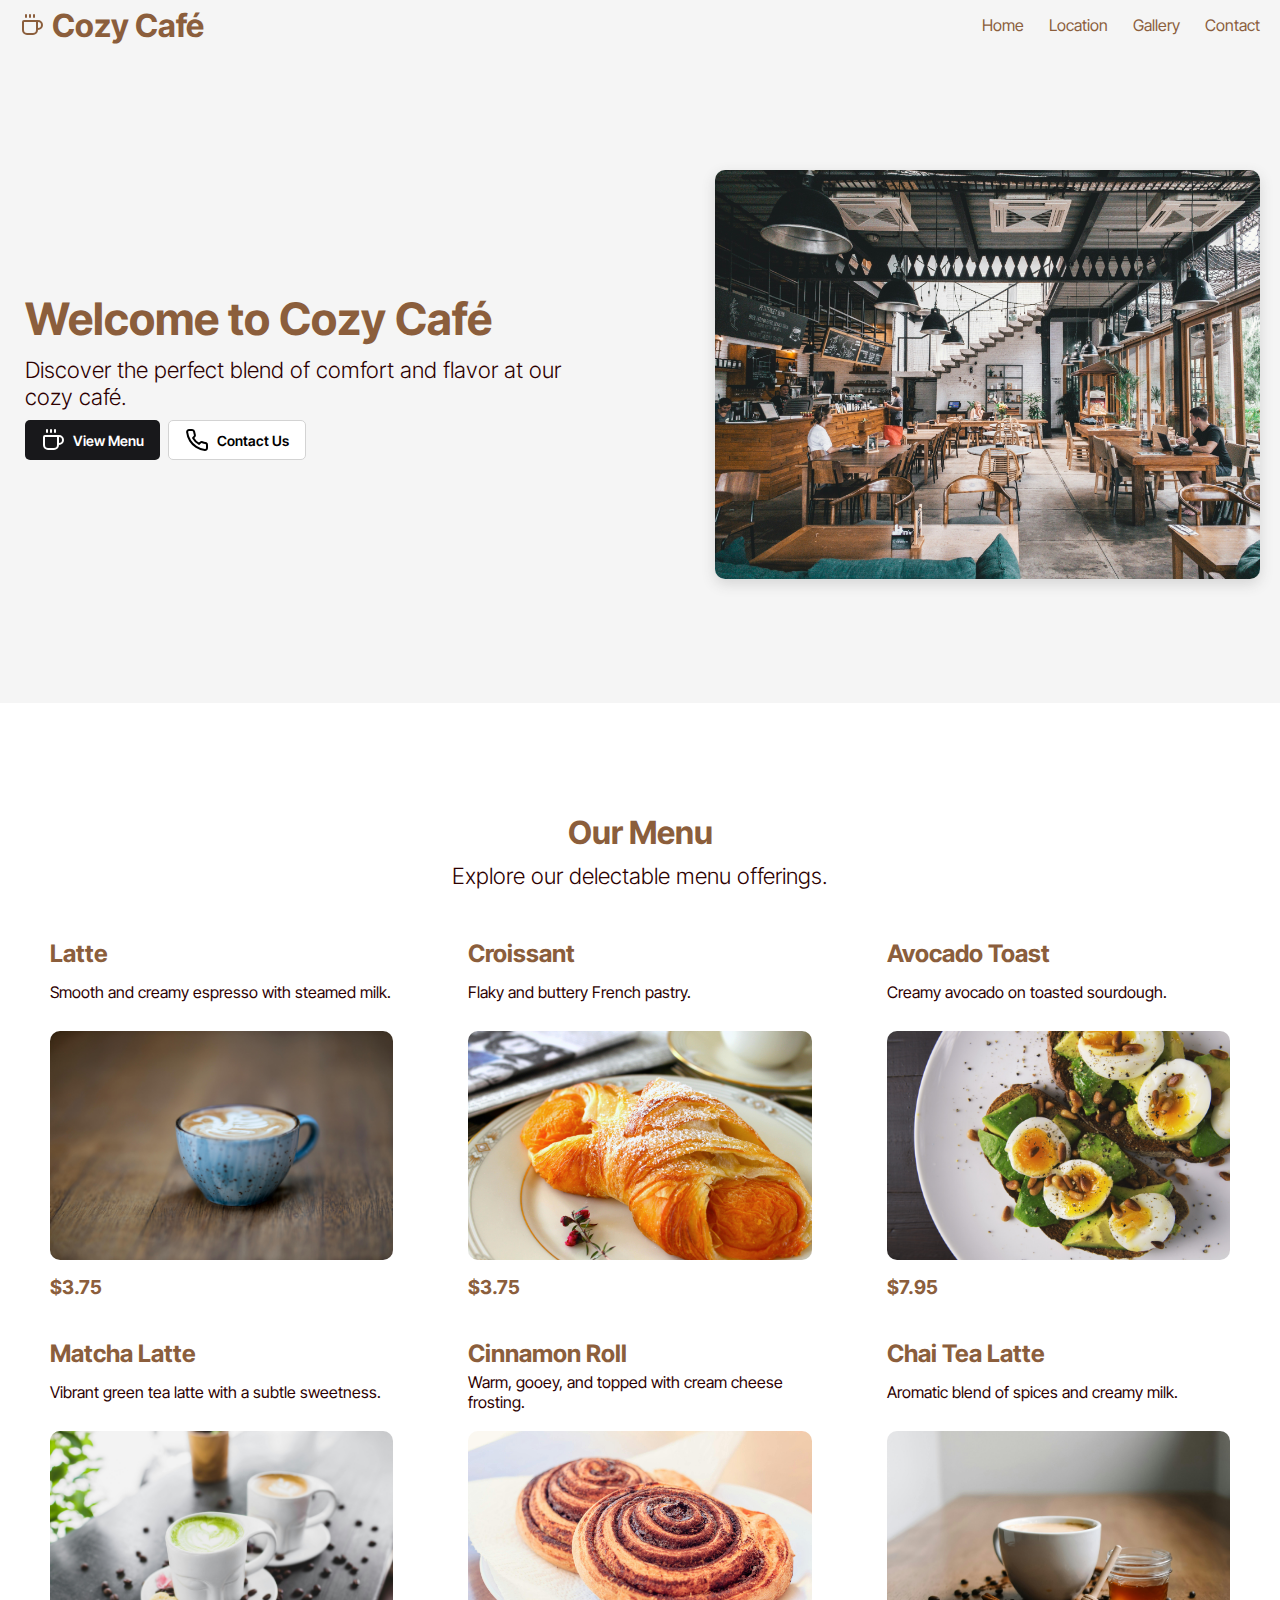
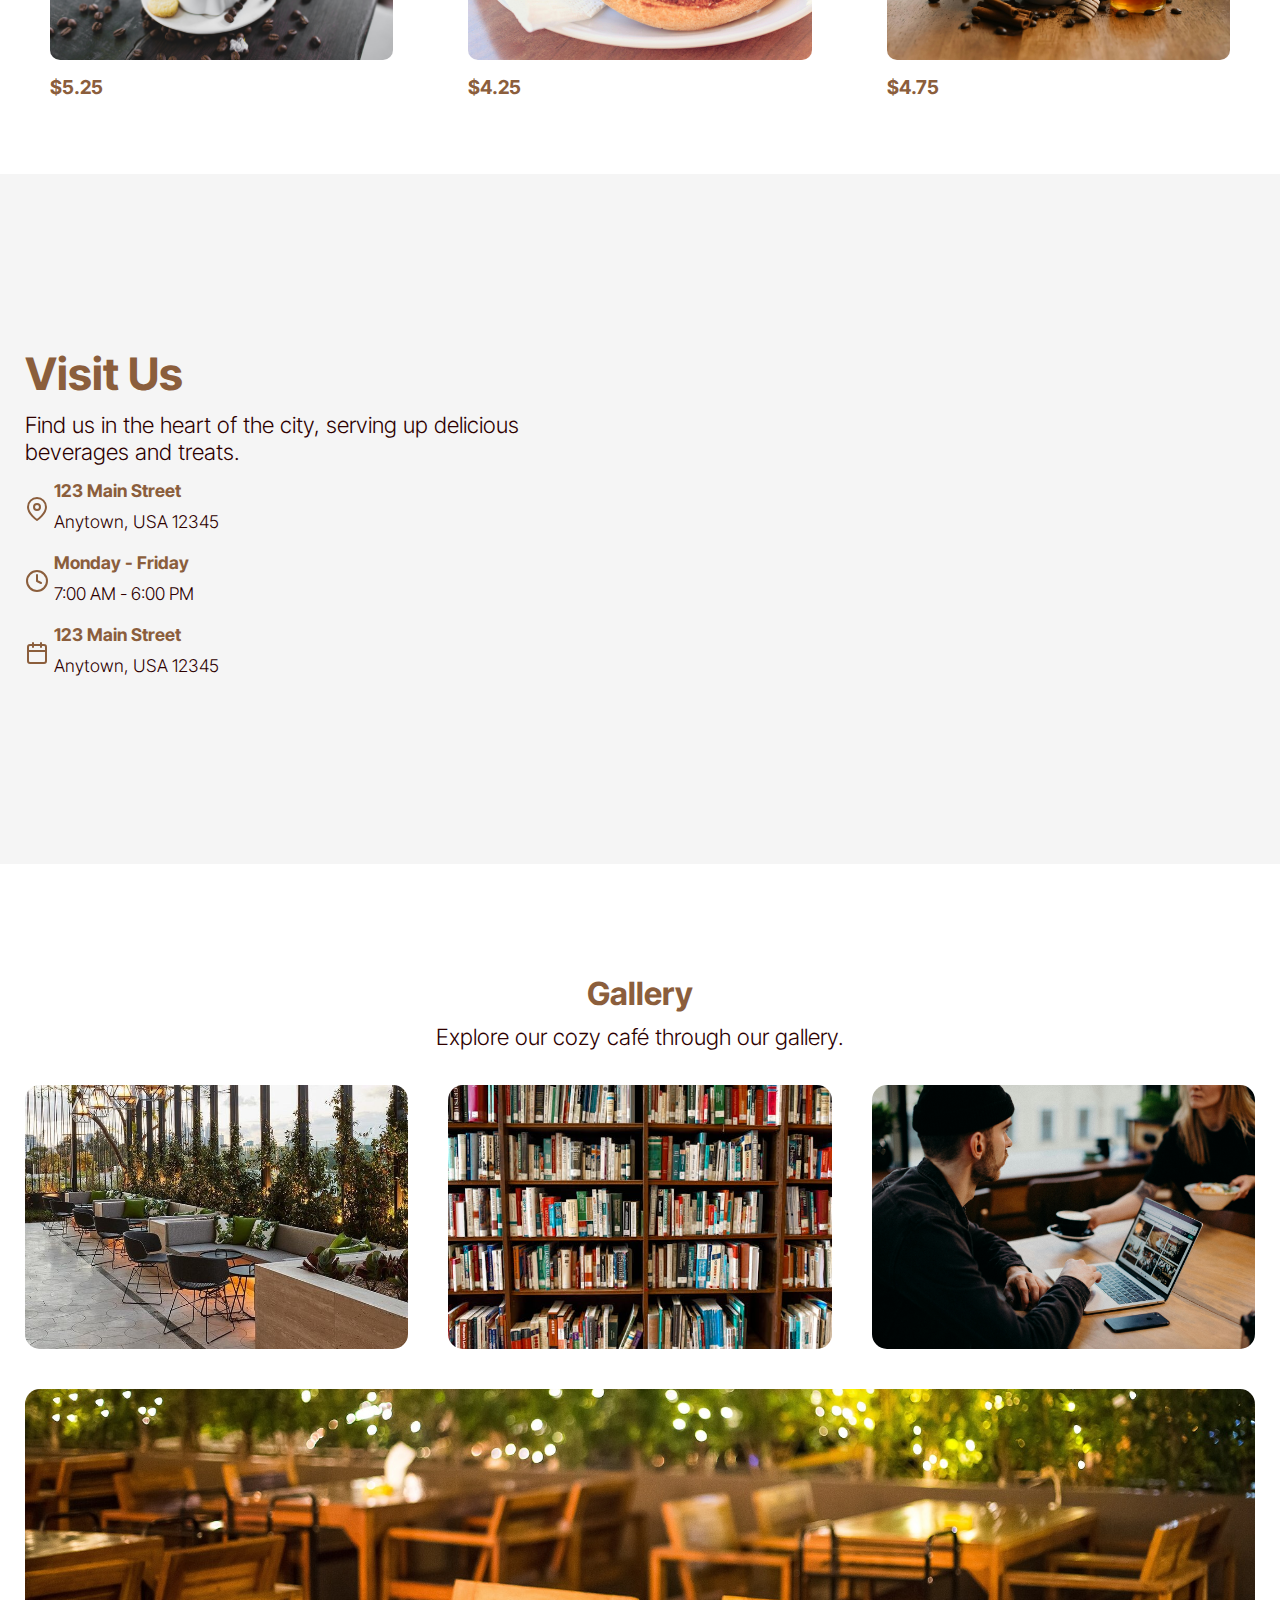
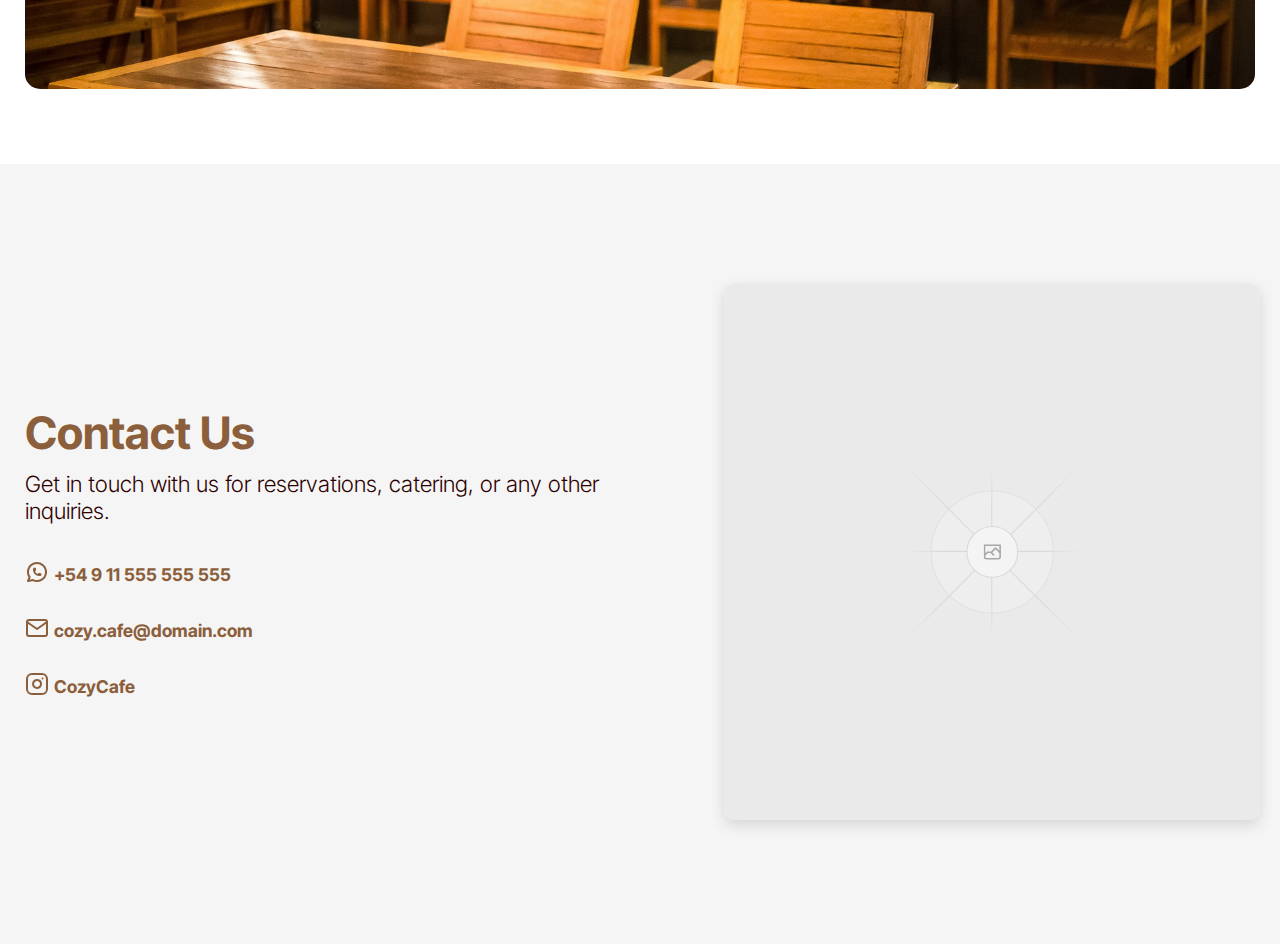
==== commit a8b09cea: "finished gallery" ====
--- a/Cozy-Cafe/index.html
+++ b/Cozy-Cafe/index.html
@@ -194,7 +194,9 @@
 
         </section>
         <section class="map">
-            <img src="img/generic.svg">
+            <iframe src="https://www.google.com/maps/embed?pb=!1m14!1m12!1m3!1d2395.724898034889!2d-7.9120904361633695!3d53.097175504318294!2m3!1f0!2f0!3f0!3m2!1i1024!2i768!4f13.1!5e0!3m2!1ses!2sar!4v1719348179578!5m2!1ses!2sar" width="600" height="450" style="border:0;" allowfullscreen="" loading="lazy" referrerpolicy="no-referrer-when-downgrade"></iframe>
+            <!--
+            <img src="img/generic.svg">-->
         </section>
     </section>
 
@@ -206,11 +208,11 @@
 
         <div class="grid-area">
             <article class="container-overlay">
-                <img class="overlay-image" src="img/gallery/bookshop.jpg">
+                <img class="overlay-image" src="img/gallery/balcony.jpg" alt="Balcony" title="Image by evening_tao https://www.freepik.es/foto-gratis/barra-te-al-aire-libre_1283800.htm#fromView=image_search_similar&page=6&position=41&uuid=c883b155-9bda-445c-9876-bd17a5cbefb2">
                 <div class="overlay">
                     <div class="overlay-text">
-                        <h1>Balcones</h1>
-                        <p>Vista al rio desde los balcones</p>
+                        <h1>Rooftop Terrace</h1>
+                        <p>Savor your coffee with stunning views from our cozy rooftop terrace.</p>
                     </div>
                 </div>
             </article>
@@ -234,9 +236,10 @@
                     </div>
                 </div>
             </article>
+            
             <article class="container-overlay full-width-article parallax-article">
                 <img class="overlay-image full-width-image" src="img/gallery/garden.jpg" alt="wifi"
-                title="Image by cottonbro studio: https://www.pexels.com/es-es/foto/hombre-vestido-con-chaqueta-negra-con-ordenador-portatil-sentado-junto-a-la-mesa-3584926/">
+                title="Image by amiera06 https://pixabay.com/users/amiera06-5681141/?utm_source=link-attribution&utm_medium=referral&utm_campaign=image&utm_content=2689548">
                 <div class="overlay">
                     <div class="overlay-text">
                         <h1>Outdoor Seating</h1>
--- a/Cozy-Cafe/css/style.css
+++ b/Cozy-Cafe/css/style.css
@@ -225,8 +225,7 @@
     width: 100%;
     height: 100%;
     display: grid;
-    grid-template-columns: repeat(auto-fill, minmax(300px, 1fr));
-
+    grid-template-columns: repeat(auto-fill, minmax(350px, 1fr));
     justify-items: center;
     gap: 25px;
 }
@@ -361,7 +360,6 @@
 .container-overlay{
     position: relative;
     width: 100%;
-    max-width: auto;
     display: flex;
     flex-direction: column;
 }
@@ -373,12 +371,13 @@
 }
 
 .full-width-image{
-    max-height: 250px;
+    max-height: 300px;
     width: 100%;
 }
 
 
 .overlay-image {
+    height: 100%;
     display: block;
     transition: opacity .2s ease; /* Transition for opacity */
     border-radius: 15px;
@@ -435,14 +434,11 @@
 */
 
 
-@media (width >=900px) {
+@media (width <=1000px) {
+
     .grid-area {
-        grid-template-columns: repeat(auto-fill, minmax(350px, 1fr));
-    }
-
-}
-
-@media (width <=1000px) {
+        grid-template-columns: repeat(auto-fill, minmax(300px, 1fr));
+    }
 
     nav .options {
         display: none;
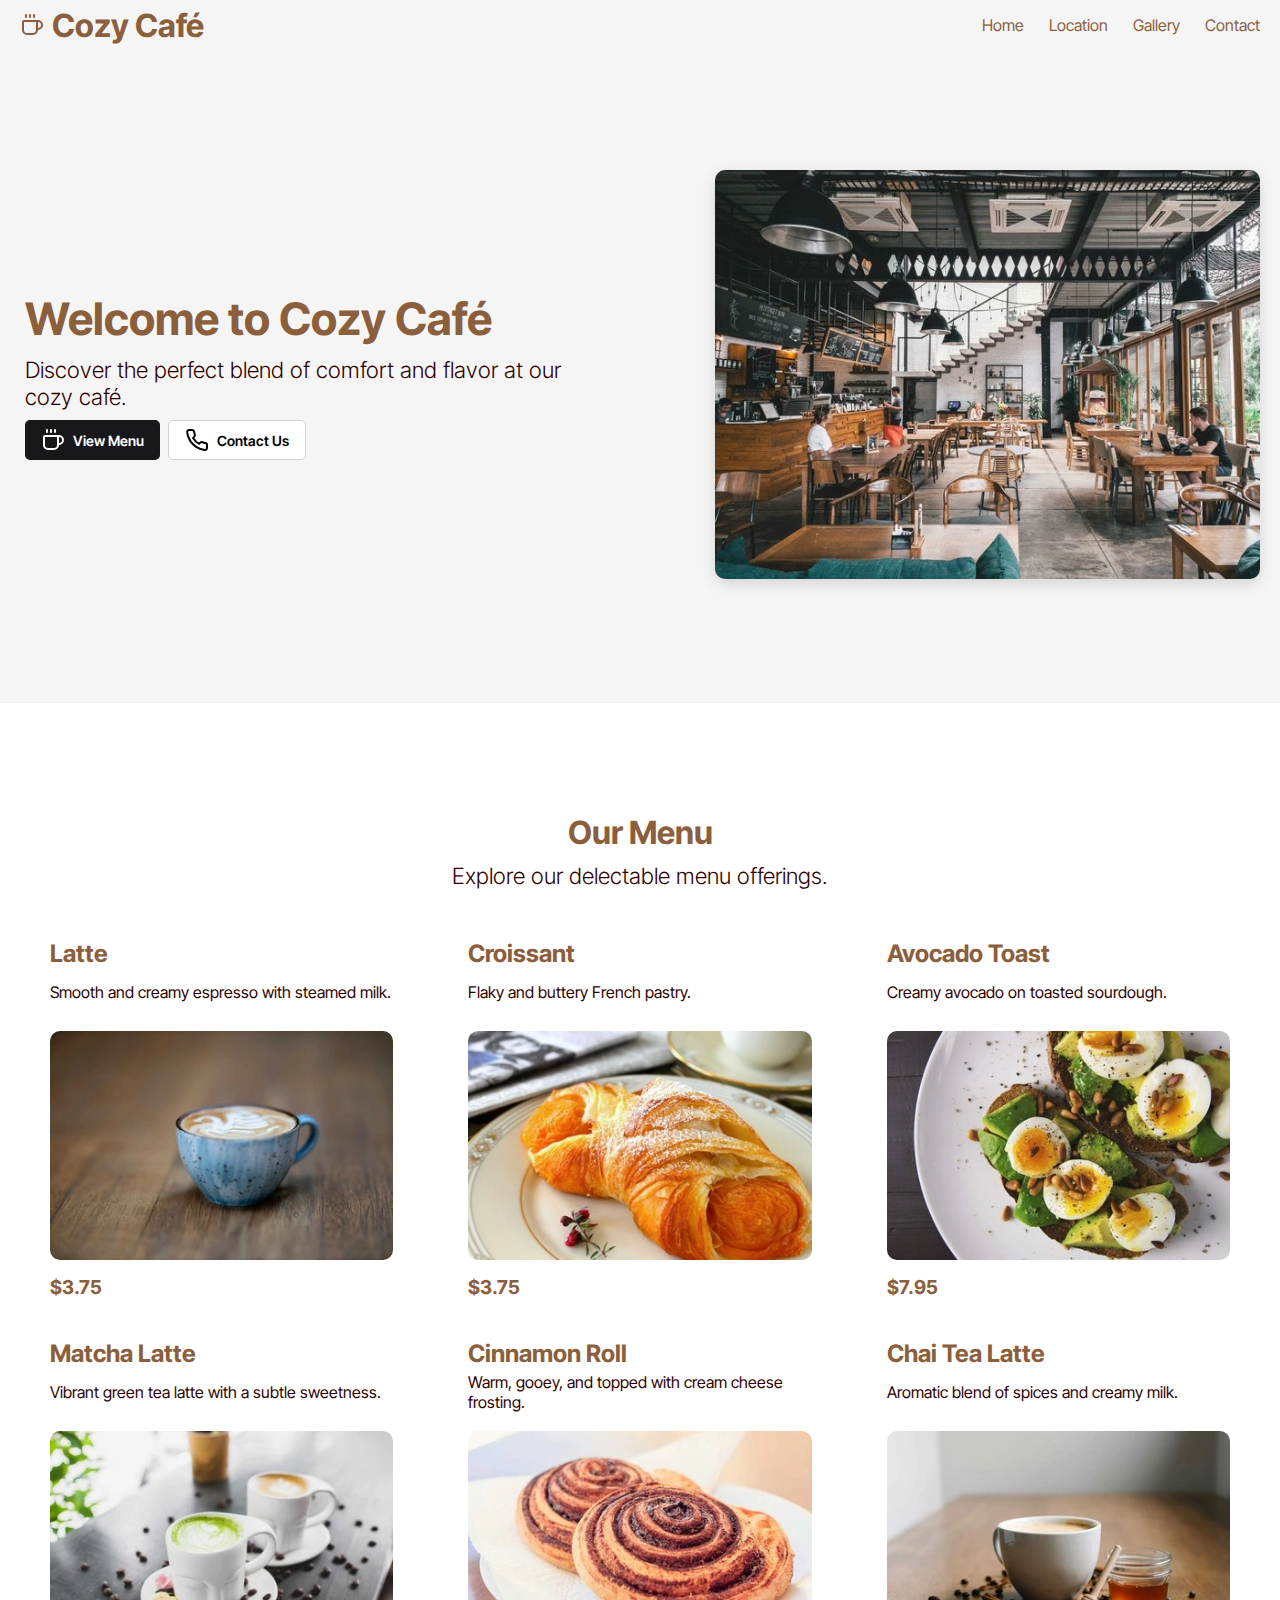
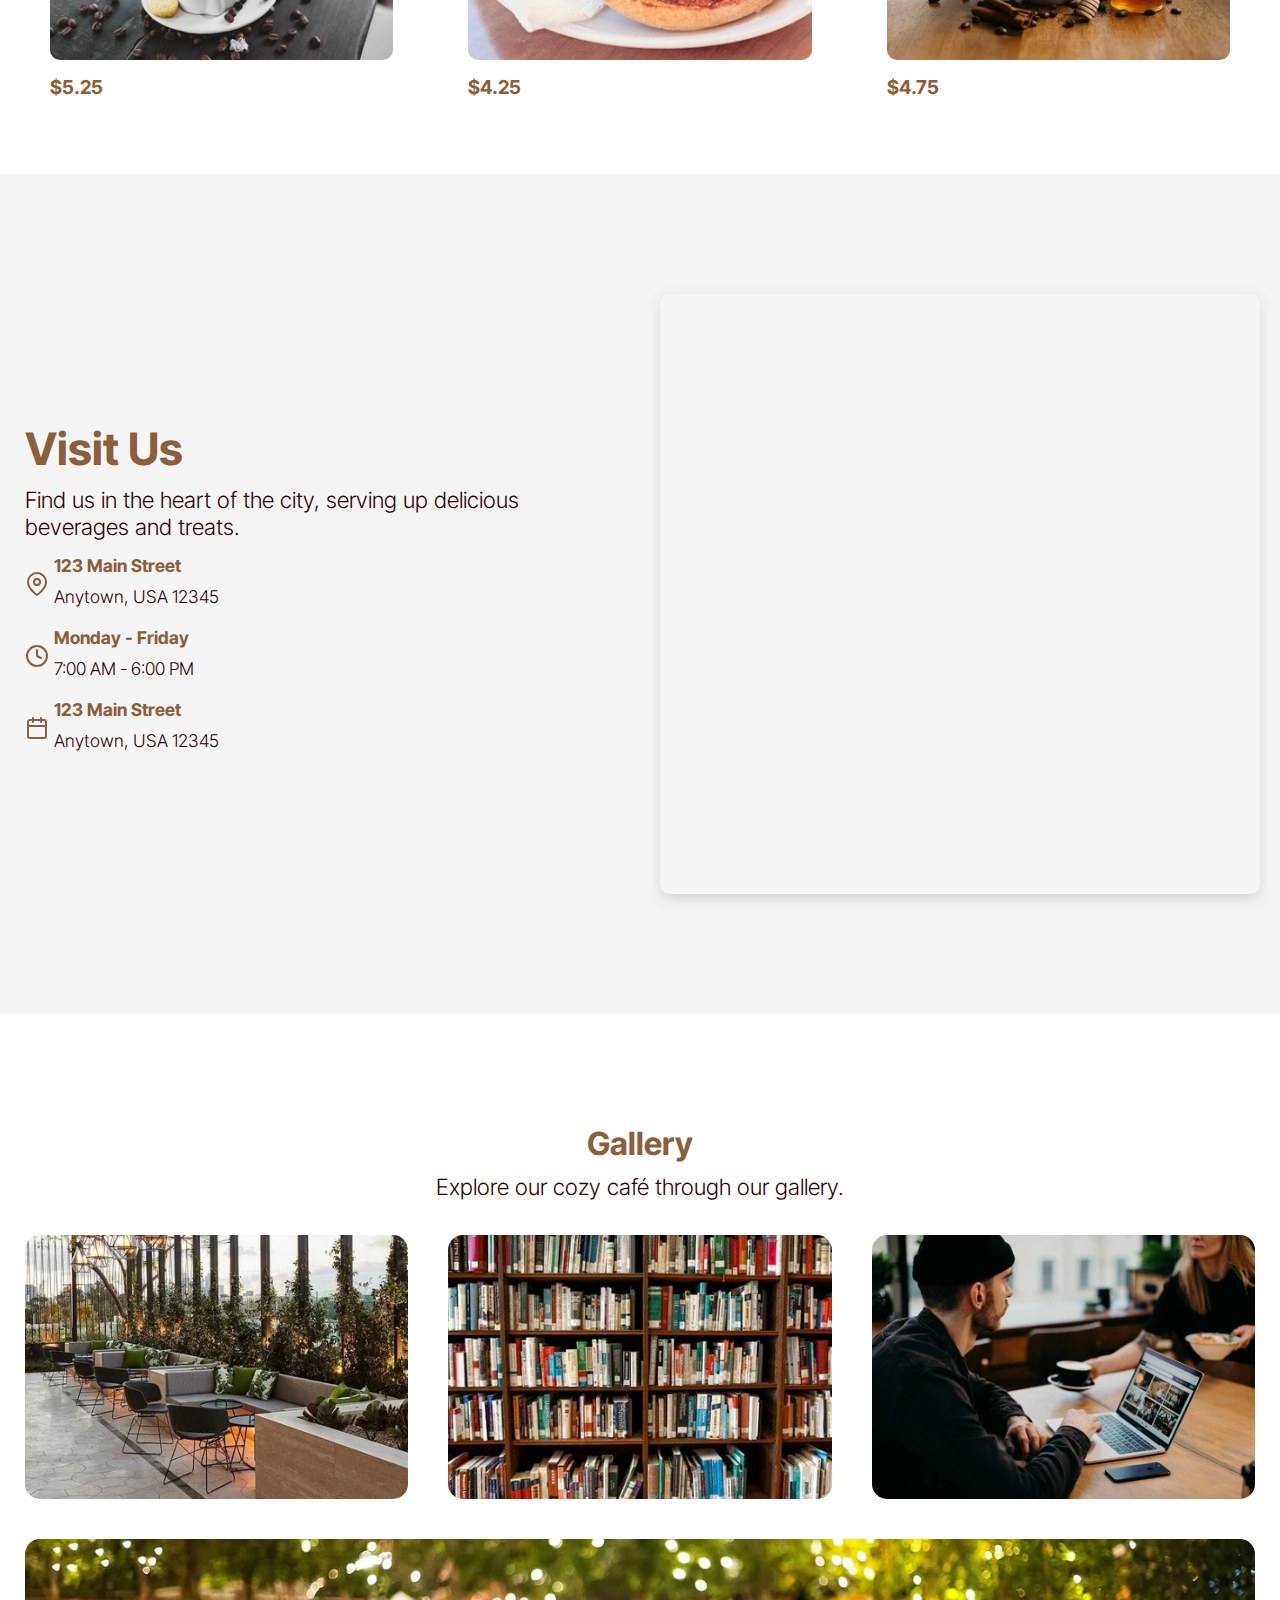
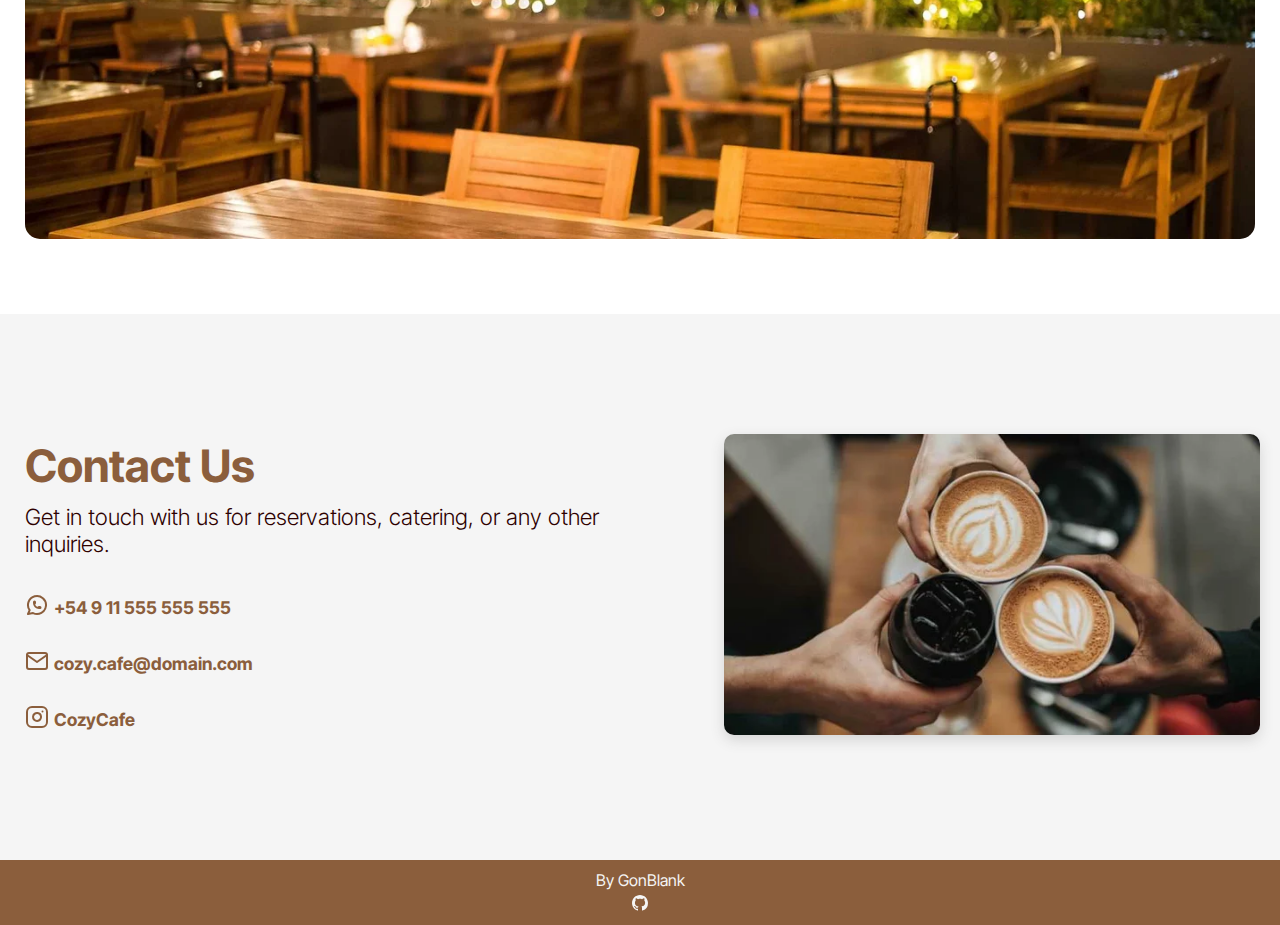
==== commit 8b3e0fcb: "Finished" ====
--- a/Cozy-Cafe/index.html
+++ b/Cozy-Cafe/index.html
@@ -4,7 +4,21 @@
 <head>
     <meta charset="UTF-8">
     <meta name="viewport" content="width=device-width, initial-scale=1.0">
-    <title>Cozy Cafe</title>
+    <meta name="description" content="Cozy Cafe: Enjoy the best artisanal coffee in a cozy atmosphere. Come and taste our delicious specialties and homemade cakes. We are waiting for you!">
+
+    <title>Cozy Cafe - The Best Artisan Coffee</title>
+    <meta name="keywords" content="coffee, artisanal coffee, homemade cakes, cozy atmosphere, Cozy Cafe, best coffee, coffee specialties">
+
+    <!-- Social networks -->
+    <meta property="og:title" content="Cozy Cafe - The Best Artisan Coffee">
+    <meta property="og:description" content="Enjoy the best artisanal coffee in a cozy atmosphere. Come and taste our delicious specialties and homemade cakes. We are waiting for you!">
+    <meta property="og:url" content="https://www.cozycafe.com/">
+    <meta property="og:type" content="website">
+    <meta property="og:image" content="https://www.cozycafe.com/images/cover.jpg">
+    <meta name="twitter:card" content="summary_large_image">
+    <meta name="twitter:title" content="Cozy Cafe - The Best Artisanal Coffee">
+    <meta name="twitter:description" content="Enjoy the best artisanal coffee in a cozy atmosphere. Come and taste our delicious specialties and homemade cakes. We are waiting for you!">
+    <meta name="twitter:image" content="https://www.cozycafe.com/images/cover.jpg">
     <!--Favicon-->
     <link rel="apple-touch-icon" sizes="180x180" href="img/favicon/apple-touch-icon.png">
     <link rel="icon" type="image/png" sizes="32x32" href="img/favicon/favicon-32x32.png">
@@ -17,9 +31,6 @@
     <meta name="theme-color" content="#ffffff">
     <!--Styles-->
     <link href="css/style.css" rel="stylesheet" />
-    <link href="css/palette.css" rel="stylesheet" />
-    <!--Font awesome-->
-    <link rel="stylesheet" href="https://cdnjs.cloudflare.com/ajax/libs/font-awesome/6.4.0/css/all.min.css">
 
 </head>
 
@@ -72,7 +83,7 @@
 
         </section>
         <section class="canon-image">
-            <img src="img/cozy-cafe.jpg" alt="Cozy Cafe"
+            <img src="img/cozy-cafe.webp" alt="Cozy Cafe"
                 title="shawnanggg: https://unsplash.com/es/@shawnanggg?utm_content=creditCopyText&utm_medium=referral&utm_source=unsplash ">
 
         </section>
@@ -89,50 +100,50 @@
             <article class="card">
                 <h1>Latte</h1>
                 <p>Smooth and creamy espresso with steamed milk.</p>
-                <img width="375" height="250" src="img/menu/latte.jpg" alt="Latte"
+                <img width="375" height="250" src="img/menu/latte.webp" alt="Latte"
                     title="Photographer Engin Akyurt: https://www.pexels.com/es-es/foto/taza-de-cafe-de-ceramica-azul-sobre-superficie-de-madera-marron-3154094/">
-                <h4>$3.75</h4>
+                <h2>$3.75</h2>
             </article>
 
             <article class="card">
                 <h1>Croissant</h1>
                 <p>Flaky and buttery French pastry.</p>
-                <img width="375" height="250" src="img/menu/croissant.jpg" alt="Croissant"
+                <img width="375" height="250" src="img/menu/croissant.webp" alt="Croissant"
                     title="Photographer Mick Victor: https://www.pexels.com/es-es/foto/plato-de-pan-792404/">
-                <h4>$3.75</h4>
+                <h2>$3.75</h2>
             </article>
 
             <article class="card">
                 <h1>Avocado Toast</h1>
                 <p>Creamy avocado on toasted sourdough.</p>
-                <img width="375" height="250" src="img/menu/avocado.jpg" alt="Avocado"
+                <img width="375" height="250" src="img/menu/avocado.webp" alt="Avocado"
                     title="Photographer Lisa Fotios: https://www.pexels.com/es-es/foto/persona-sosteniendo-plato-con-comida-1147687/">
-                <h4>$7.95</h4>
+                <h2>$7.95</h2>
             </article>
 
             <article class="card">
                 <h1>Matcha Latte</h1>
                 <p>Vibrant green tea latte with a subtle sweetness.</p>
-                <img width="375" height="250" src="img/menu/matcha.jpg" alt="Matcha Latte"
+                <img width="375" height="250" src="img/menu/matcha.webp" alt="Matcha Latte"
                     title="Photographer ROMAN ODINTSOV: https://www.pexels.com/es-es/foto/cafeina-cafe-cafe-con-leche-aromatico-4552172/">
-                <h4>$5.25</h4>
+                <h2>$5.25</h2>
             </article>
 
             <article class="card">
 
                 <h1>Cinnamon Roll</h1>
                 <p>Warm, gooey, and topped with cream cheese frosting.</p>
-                <img width="375" height="250" src="img/menu/cinnamon-roll.jpg" alt="Cinnamon Roll"
+                <img width="375" height="250" src="img/menu/cinnamon-roll.webp" alt="Cinnamon Roll"
                     title="Photographer Pixabay: https://www.pexels.com/es-es/foto/rollo-de-canela-en-un-plato-267308/">
-                <h4>$4.25</h4>
+                <h2>$4.25</h2>
             </article>
 
             <article class="card">
                 <h1>Chai Tea Latte</h1>
                 <p>Aromatic blend of spices and creamy milk.</p>
-                <img width="375" height="250" src="img/menu/chai-tea-latte.jpg" alt=""
+                <img width="375" height="250" src="img/menu/chai-tea-latte.webp" alt="Chai Tea Latte"
                     title="Image by https://pixabay.com/users/svetlanabar-8558152/?utm_source=link-attribution&utm_medium=referral&utm_campaign=image&utm_content=4925190">
-                <h4>$4.75</h4>
+                <h2>$4.75</h2>
             </article>
         </div>
 
@@ -194,9 +205,10 @@
 
         </section>
         <section class="map">
-            <iframe src="https://www.google.com/maps/embed?pb=!1m14!1m12!1m3!1d2395.724898034889!2d-7.9120904361633695!3d53.097175504318294!2m3!1f0!2f0!3f0!3m2!1i1024!2i768!4f13.1!5e0!3m2!1ses!2sar!4v1719348179578!5m2!1ses!2sar" width="600" height="450" style="border:0;" allowfullscreen="" loading="lazy" referrerpolicy="no-referrer-when-downgrade"></iframe>
-            <!--
-            <img src="img/generic.svg">-->
+            <iframe title="coffee location map"
+                src="https://www.google.com/maps/embed?pb=!1m14!1m12!1m3!1d2395.724898034889!2d-7.9120904361633695!3d53.097175504318294!2m3!1f0!2f0!3f0!3m2!1i1024!2i768!4f13.1!5e0!3m2!1ses!2sar!4v1719348179578!5m2!1ses!2sar"
+                style="border:0;" allowfullscreen="" loading="lazy"
+                referrerpolicy="no-referrer-when-downgrade"></iframe>
         </section>
     </section>
 
@@ -208,7 +220,8 @@
 
         <div class="grid-area">
             <article class="container-overlay">
-                <img class="overlay-image" src="img/gallery/balcony.jpg" alt="Balcony" title="Image by evening_tao https://www.freepik.es/foto-gratis/barra-te-al-aire-libre_1283800.htm#fromView=image_search_similar&page=6&position=41&uuid=c883b155-9bda-445c-9876-bd17a5cbefb2">
+                <img class="overlay-image" src="img/gallery/balcony.webp" alt="Balcony"
+                    title="Image by evening_tao https://www.freepik.es/foto-gratis/barra-te-al-aire-libre_1283800.htm#fromView=image_search_similar&page=6&position=41&uuid=c883b155-9bda-445c-9876-bd17a5cbefb2">
                 <div class="overlay">
                     <div class="overlay-text">
                         <h1>Rooftop Terrace</h1>
@@ -217,7 +230,7 @@
                 </div>
             </article>
             <article class="container-overlay">
-                <img class="overlay-image" src="img/gallery/bookshop.jpg" alt="bookshop"
+                <img class="overlay-image" src="img/gallery/bookshop.webp" alt="bookshop"
                     title="Image by Pixabay: https://www.pexels.com/es-es/foto/libros-en-estanteria-de-madera-negra-159711/">
                 <div class="overlay">
                     <div class="overlay-text">
@@ -227,7 +240,7 @@
                 </div>
             </article>
             <article class="container-overlay">
-                <img class="overlay-image" src="img/gallery/wifi.jpg" alt="wifi"
+                <img class="overlay-image" src="img/gallery/wifi.webp" alt="wifi"
                     title="Image by cottonbro studio: https://www.pexels.com/es-es/foto/hombre-vestido-con-chaqueta-negra-con-ordenador-portatil-sentado-junto-a-la-mesa-3584926/">
                 <div class="overlay">
                     <div class="overlay-text">
@@ -236,10 +249,10 @@
                     </div>
                 </div>
             </article>
-            
-            <article class="container-overlay full-width-article parallax-article">
-                <img class="overlay-image full-width-image" src="img/gallery/garden.jpg" alt="wifi"
-                title="Image by amiera06 https://pixabay.com/users/amiera06-5681141/?utm_source=link-attribution&utm_medium=referral&utm_campaign=image&utm_content=2689548">
+
+            <article class="container-overlay full-width-article">
+                <img class="overlay-image full-width-image" src="img/gallery/garden.webp" alt="wifi"
+                    title="Image by amiera06 https://pixabay.com/users/amiera06-5681141/?utm_source=link-attribution&utm_medium=referral&utm_campaign=image&utm_content=2689548">
                 <div class="overlay">
                     <div class="overlay-text">
                         <h1>Outdoor Seating</h1>
@@ -308,11 +321,22 @@
 
         </section>
         <section class="canon-image">
-            <img src="img/generic.svg">
+            <img alt="contact us" src="img/contact-us.webp">
         </section>
     </section>
 
 
+    <footer>
+        By GonBlank
+
+        <a href="https://github.com/GonBlank/web-templates"> <svg xmlns="http://www.w3.org/2000/svg" width="16" height="16" fill="currentColor"
+                class="bi bi-github" viewBox="0 0 16 16">
+                <path
+                    d="M8 0C3.58 0 0 3.58 0 8c0 3.54 2.29 6.53 5.47 7.59.4.07.55-.17.55-.38 0-.19-.01-.82-.01-1.49-2.01.37-2.53-.49-2.69-.94-.09-.23-.48-.94-.82-1.13-.28-.15-.68-.52-.01-.53.63-.01 1.08.58 1.23.82.72 1.21 1.87.87 2.33.66.07-.52.28-.87.51-1.07-1.78-.2-3.64-.89-3.64-3.95 0-.87.31-1.59.82-2.15-.08-.2-.36-1.02.08-2.12 0 0 .67-.21 2.2.82.64-.18 1.32-.27 2-.27s1.36.09 2 .27c1.53-1.04 2.2-.82 2.2-.82.44 1.1.16 1.92.08 2.12.51.56.82 1.27.82 2.15 0 3.07-1.87 3.75-3.65 3.95.29.25.54.73.54 1.48 0 1.07-.01 1.93-.01 2.2 0 .21.15.46.55.38A8.01 8.01 0 0 0 16 8c0-4.42-3.58-8-8-8" />
+            </svg>
+        </a>
+    </footer>
+
 </body>
 
 </html>--- a/Cozy-Cafe/css/style.css
+++ b/Cozy-Cafe/css/style.css
@@ -1,5 +1,4 @@
 @import url('https://fonts.googleapis.com/css2?family=Inter+Tight:ital,wght@0,100..900;1,100..900&display=swap');
-@import url("https://cdn.jsdelivr.net/npm/bootstrap-icons@1.11.3/font/bootstrap-icons.min.css");
 /*
 .inter-tight-<uniquifier> {
   font-family: "Inter Tight", sans-serif;
@@ -26,7 +25,7 @@
 }
 
 body {
-    background-color: var(--background-grey);
+    background-color: #f5f5f5;
     min-width: 370px;
 }
 
@@ -43,7 +42,7 @@
 
 
 nav .tittle {
-    color: var(--text-1);
+    color: #8b5e3c;
     display: flex;
     flex-direction: row;
     align-items: center;
@@ -68,7 +67,7 @@
 }
 
 nav .options a {
-    color: var(--text-1);
+    color: #8b5e3c;
 }
 
 .home,
@@ -96,7 +95,7 @@
 }
 
 .presentation h1 {
-    color: var(--text-1);
+    color: #8b5e3c;
     font-size: clamp(2rem, 3.5vw, 3rem);
     /*min , pref, max */
 }
@@ -104,7 +103,7 @@
 .presentation p {
     padding-top: 10px;
     padding-bottom: 10px;
-    color: var(--text-2);
+    color: #2d0000;
     font-size: 1.4rem;
     font-weight: 300;
 }
@@ -140,8 +139,8 @@
 }
 
 .main-buttons .primary {
-    color: var(--background-white);
-    background-color: var(--primary);
+    color: #FFFFFF;
+    background-color: #18181b;
 }
 
 .main-buttons .primary:hover {
@@ -155,7 +154,7 @@
 }
 
 .main-buttons .secondary {
-    background-color: var(--background-white);
+    background-color: #FFFFFF;
     border: 1px solid #d3d3d3;
 }
 
@@ -164,7 +163,7 @@
 }
 
 .main-buttons .secondary:active {
-    background-color: var(--background-white);
+    background-color: #FFFFFF;
     transform: scale(1);
     transition: .1s;
 }
@@ -186,7 +185,7 @@
 .gallery {
     padding-top: 110px;
     padding-bottom: 50px;
-    background-color: var(--background-white);
+    background-color: #FFFFFF;
     display: flex;
     flex-direction: column;
     align-items: center;
@@ -203,7 +202,7 @@
 
 .menu .tittle h1,
 .gallery .tittle h1 {
-    color: var(--text-1);
+    color: #8b5e3c;
     font-size: clamp(2rem, 2.5vw, 3rem);
     /*min , pref, max */
 
@@ -213,7 +212,7 @@
 .gallery .tittle p {
     padding-top: 10px;
     padding-bottom: 10px;
-    color: var(--text-2);
+    color: #2d0000;
     font-size: 1.4rem;
     font-weight: 300;
 }
@@ -246,13 +245,13 @@
 
 .card h1 {
     padding-top: 15px;
-    color: var(--text-1);
+    color: #8b5e3c;
     font-size: clamp(1rem, 2.5vw, 1.5rem);
     /*min , pref, max */
 }
 
-.card h4 {
-    color: var(--text-1);
+.card h2 {
+    color: #8b5e3c;
     font-size: clamp(1.2rem, 1.5vw, 1.4rem);
     /*min , pref, max */
 }
@@ -278,7 +277,7 @@
     display: flex;
     align-items: center;
     min-height: 3rem;
-    color: var(--text-2);
+    color: #2d0000;
     font-size: 1rem;
 }
 
@@ -300,12 +299,13 @@
 
 .visit-us .map {
     display: flex;
-}
-
-.visit-us .map img {
-    max-width: 600px;
-    max-height: 600px;
-    width: 100%;
+    width: auto;
+    justify-content:center;
+}
+
+.visit-us .map iframe {
+    width: 600px;
+    height: 600px;
     box-shadow: 0px 5px 14px 0px #d4d4d4;
     border-radius: 10px;
 }
@@ -319,7 +319,7 @@
 }
 
 .information .icon {
-    color: var(--text-1);
+    color: #8b5e3c;
 }
 
 .information .text {
@@ -417,6 +417,8 @@
     padding-top: 2px;
     color: whitesmoke;
 }
+
+
 
 /*
 .parallax-article {
@@ -433,6 +435,16 @@
     display: none; 
 */
 
+footer{
+    display: flex;
+    align-items: center;
+    gap: 5px;
+    flex-direction: column;
+    background-color: #8b5e3c;
+    color: #f5f5f5;
+    padding: 10px;
+}
+
 
 @media (width <=1000px) {
 
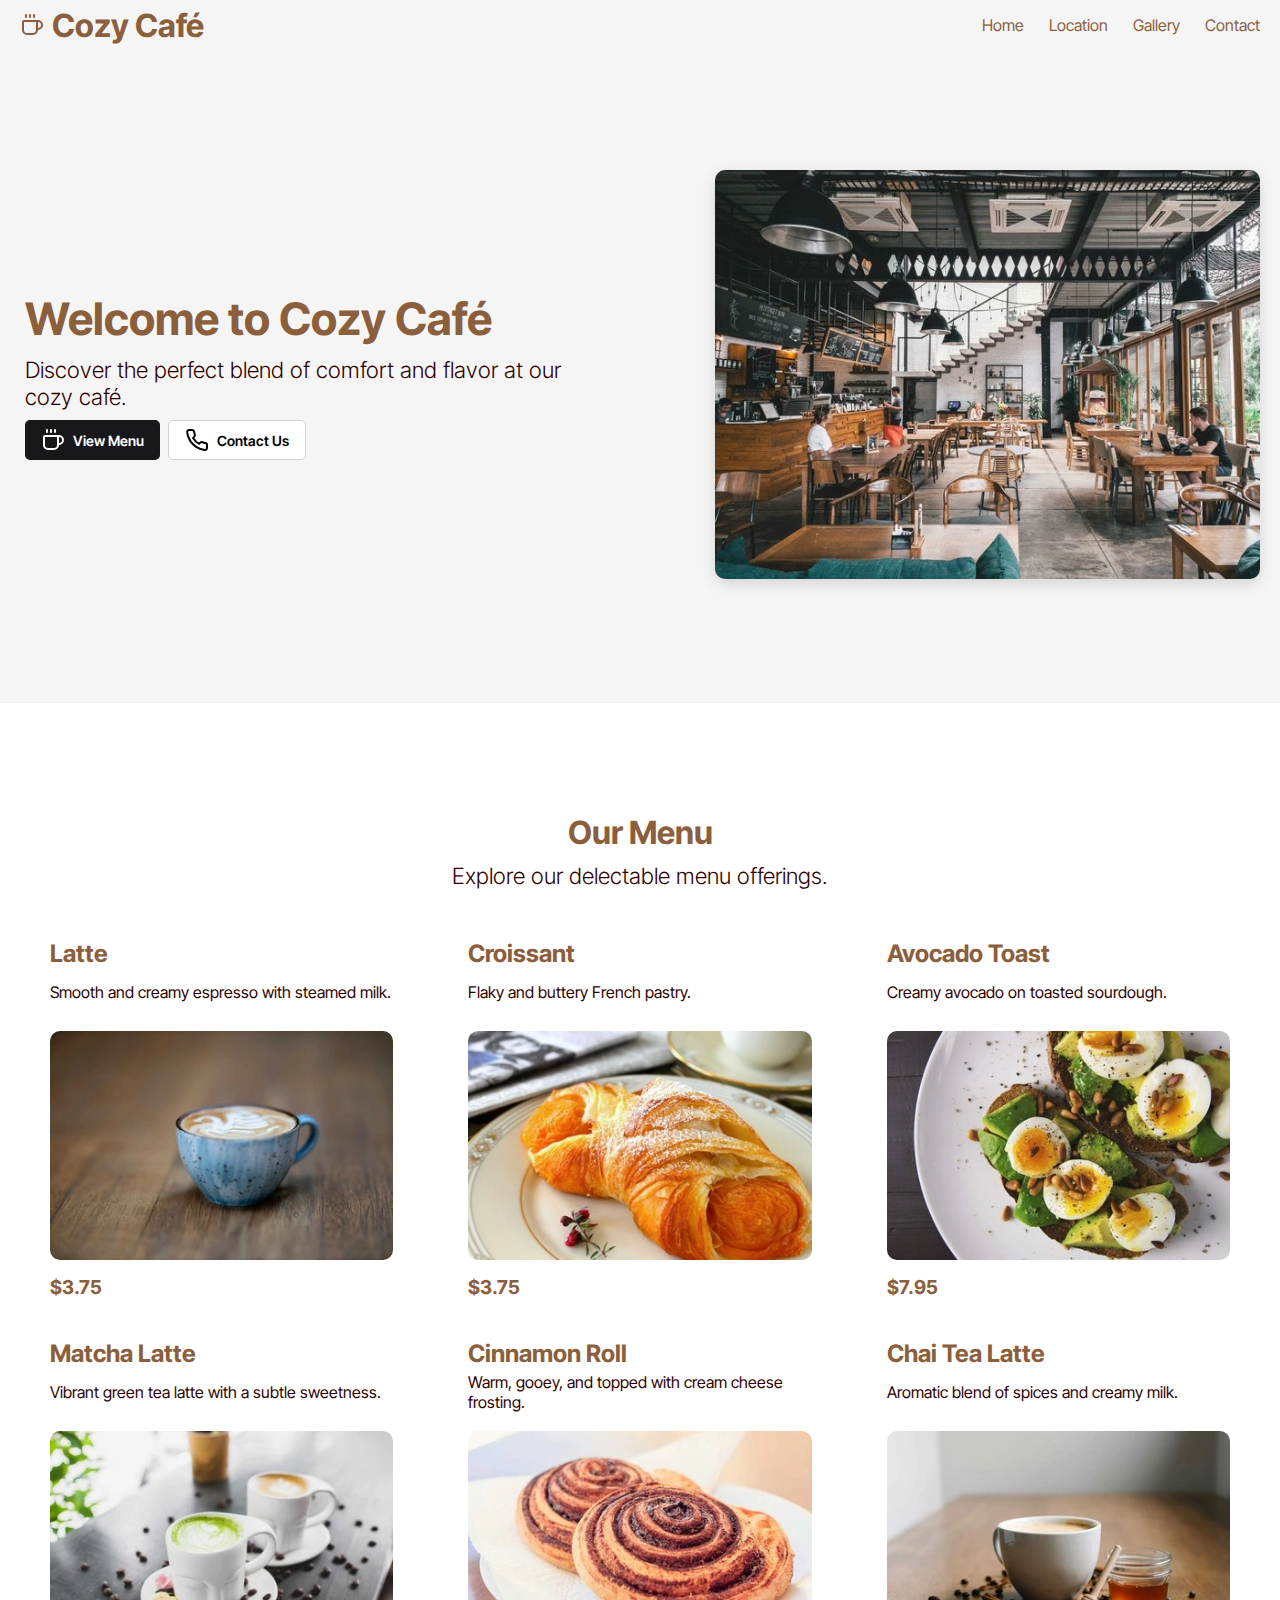
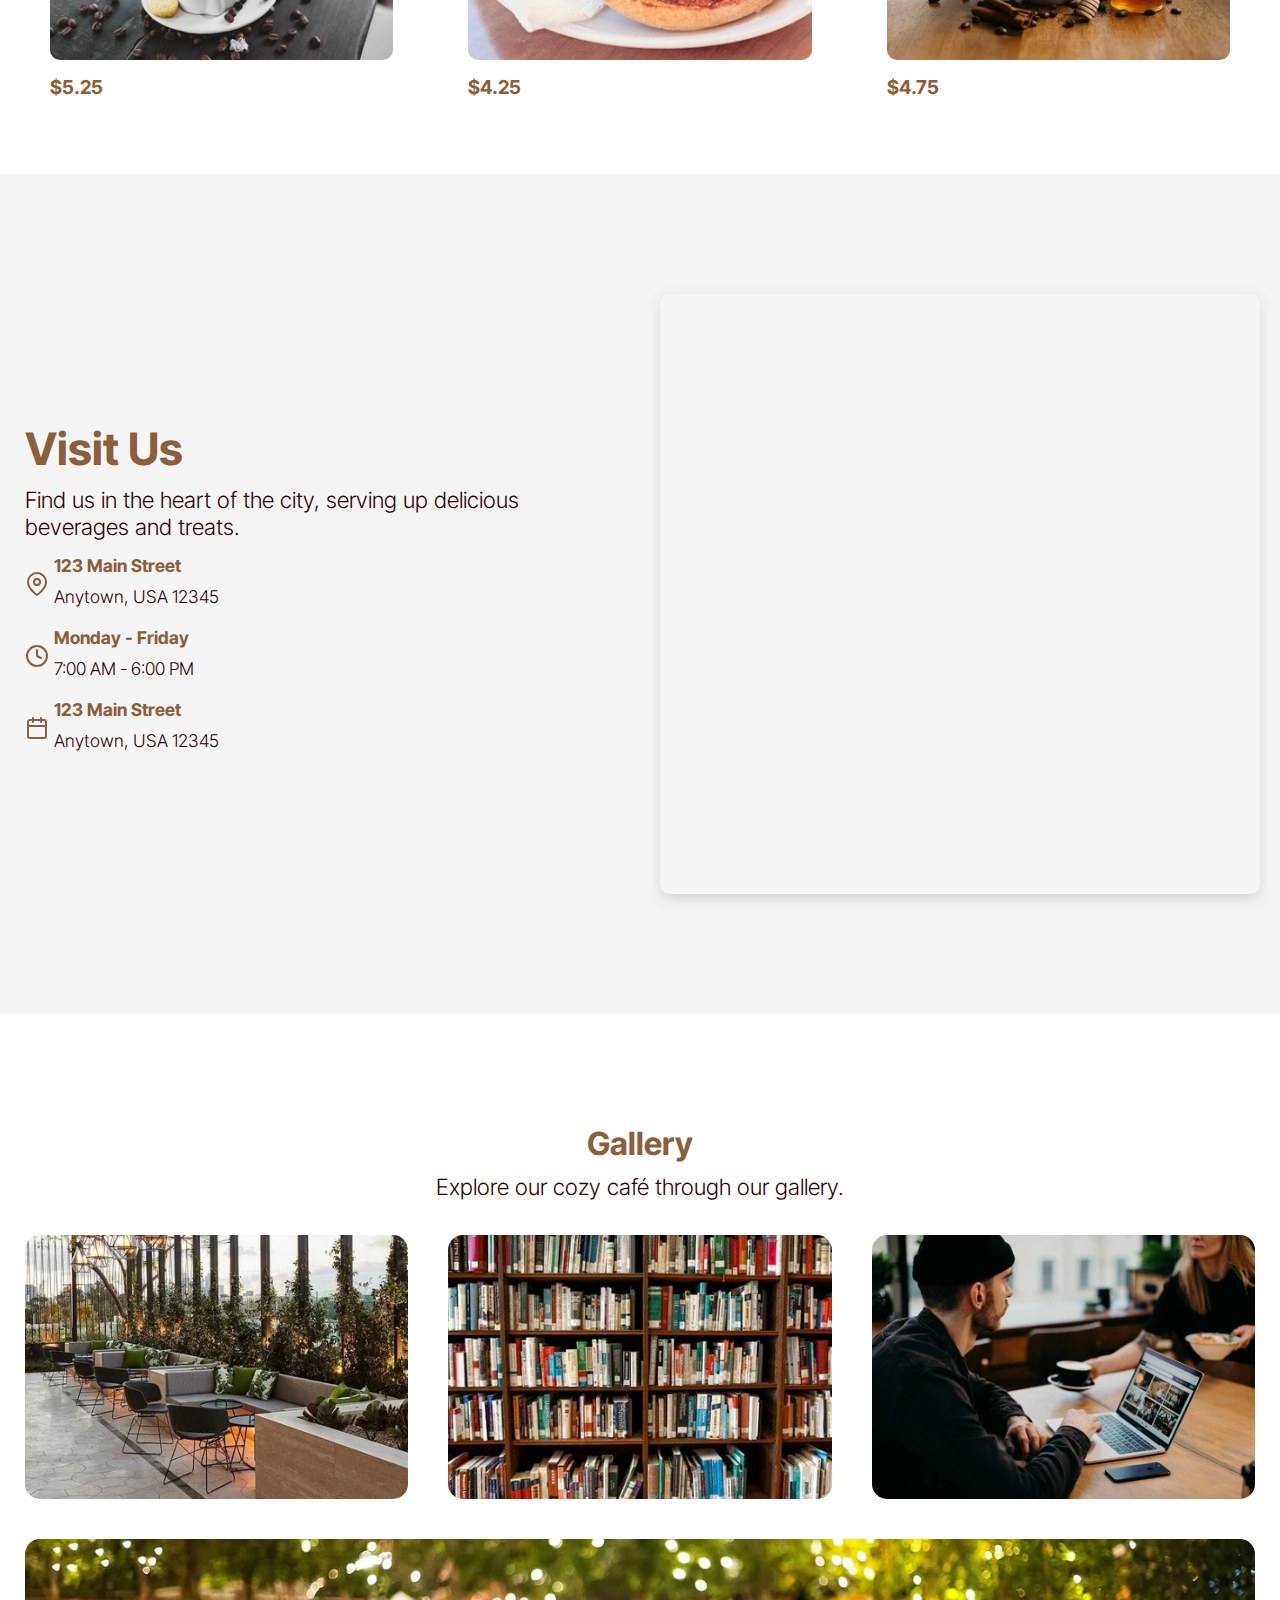
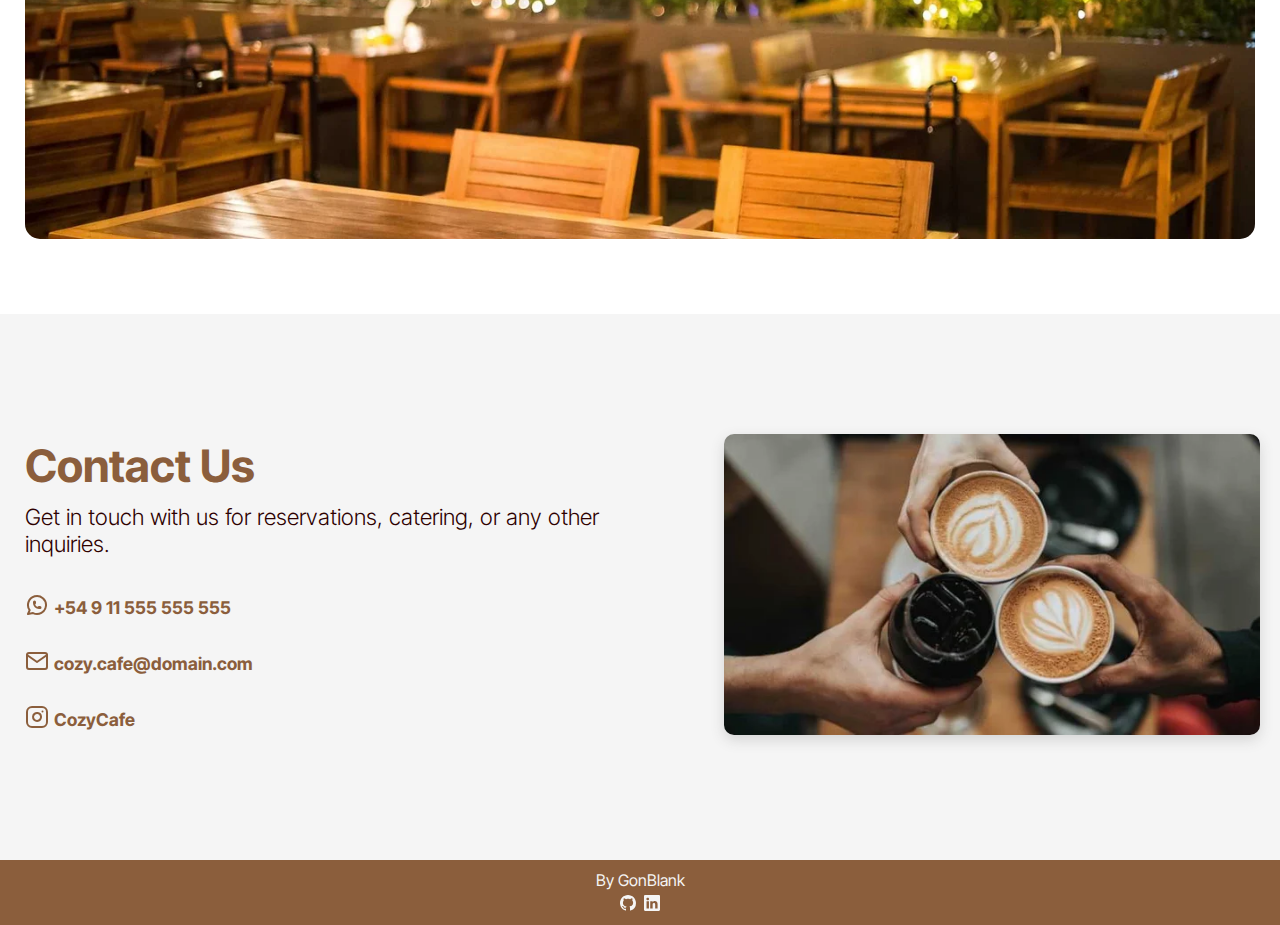
==== commit 20ac9d5f: "footer links" ====
--- a/Cozy-Cafe/index.html
+++ b/Cozy-Cafe/index.html
@@ -4,20 +4,24 @@
 <head>
     <meta charset="UTF-8">
     <meta name="viewport" content="width=device-width, initial-scale=1.0">
-    <meta name="description" content="Cozy Cafe: Enjoy the best artisanal coffee in a cozy atmosphere. Come and taste our delicious specialties and homemade cakes. We are waiting for you!">
+    <meta name="description"
+        content="Cozy Cafe: Enjoy the best artisanal coffee in a cozy atmosphere. Come and taste our delicious specialties and homemade cakes. We are waiting for you!">
 
     <title>Cozy Cafe - The Best Artisan Coffee</title>
-    <meta name="keywords" content="coffee, artisanal coffee, homemade cakes, cozy atmosphere, Cozy Cafe, best coffee, coffee specialties">
+    <meta name="keywords"
+        content="coffee, artisanal coffee, homemade cakes, cozy atmosphere, Cozy Cafe, best coffee, coffee specialties">
 
     <!-- Social networks -->
     <meta property="og:title" content="Cozy Cafe - The Best Artisan Coffee">
-    <meta property="og:description" content="Enjoy the best artisanal coffee in a cozy atmosphere. Come and taste our delicious specialties and homemade cakes. We are waiting for you!">
+    <meta property="og:description"
+        content="Enjoy the best artisanal coffee in a cozy atmosphere. Come and taste our delicious specialties and homemade cakes. We are waiting for you!">
     <meta property="og:url" content="https://www.cozycafe.com/">
     <meta property="og:type" content="website">
     <meta property="og:image" content="https://www.cozycafe.com/images/cover.jpg">
     <meta name="twitter:card" content="summary_large_image">
     <meta name="twitter:title" content="Cozy Cafe - The Best Artisanal Coffee">
-    <meta name="twitter:description" content="Enjoy the best artisanal coffee in a cozy atmosphere. Come and taste our delicious specialties and homemade cakes. We are waiting for you!">
+    <meta name="twitter:description"
+        content="Enjoy the best artisanal coffee in a cozy atmosphere. Come and taste our delicious specialties and homemade cakes. We are waiting for you!">
     <meta name="twitter:image" content="https://www.cozycafe.com/images/cover.jpg">
     <!--Favicon-->
     <link rel="apple-touch-icon" sizes="180x180" href="img/favicon/apple-touch-icon.png">
@@ -329,12 +333,23 @@
     <footer>
         By GonBlank
 
-        <a href="https://github.com/GonBlank/web-templates"> <svg xmlns="http://www.w3.org/2000/svg" width="16" height="16" fill="currentColor"
-                class="bi bi-github" viewBox="0 0 16 16">
-                <path
-                    d="M8 0C3.58 0 0 3.58 0 8c0 3.54 2.29 6.53 5.47 7.59.4.07.55-.17.55-.38 0-.19-.01-.82-.01-1.49-2.01.37-2.53-.49-2.69-.94-.09-.23-.48-.94-.82-1.13-.28-.15-.68-.52-.01-.53.63-.01 1.08.58 1.23.82.72 1.21 1.87.87 2.33.66.07-.52.28-.87.51-1.07-1.78-.2-3.64-.89-3.64-3.95 0-.87.31-1.59.82-2.15-.08-.2-.36-1.02.08-2.12 0 0 .67-.21 2.2.82.64-.18 1.32-.27 2-.27s1.36.09 2 .27c1.53-1.04 2.2-.82 2.2-.82.44 1.1.16 1.92.08 2.12.51.56.82 1.27.82 2.15 0 3.07-1.87 3.75-3.65 3.95.29.25.54.73.54 1.48 0 1.07-.01 1.93-.01 2.2 0 .21.15.46.55.38A8.01 8.01 0 0 0 16 8c0-4.42-3.58-8-8-8" />
-            </svg>
-        </a>
+        <div class="social-networks">
+            <a href="https://github.com/GonBlank/web-templates"> <svg xmlns="http://www.w3.org/2000/svg" width="16"
+                    height="16" fill="currentColor" class="bi bi-github" viewBox="0 0 16 16">
+                    <path
+                        d="M8 0C3.58 0 0 3.58 0 8c0 3.54 2.29 6.53 5.47 7.59.4.07.55-.17.55-.38 0-.19-.01-.82-.01-1.49-2.01.37-2.53-.49-2.69-.94-.09-.23-.48-.94-.82-1.13-.28-.15-.68-.52-.01-.53.63-.01 1.08.58 1.23.82.72 1.21 1.87.87 2.33.66.07-.52.28-.87.51-1.07-1.78-.2-3.64-.89-3.64-3.95 0-.87.31-1.59.82-2.15-.08-.2-.36-1.02.08-2.12 0 0 .67-.21 2.2.82.64-.18 1.32-.27 2-.27s1.36.09 2 .27c1.53-1.04 2.2-.82 2.2-.82.44 1.1.16 1.92.08 2.12.51.56.82 1.27.82 2.15 0 3.07-1.87 3.75-3.65 3.95.29.25.54.73.54 1.48 0 1.07-.01 1.93-.01 2.2 0 .21.15.46.55.38A8.01 8.01 0 0 0 16 8c0-4.42-3.58-8-8-8" />
+                </svg>
+            </a>
+
+            <a href="https://www.linkedin.com/in/gonzalo-blanco-12b5b5bb/"> <svg xmlns="http://www.w3.org/2000/svg" width="16"
+                    height="16" fill="currentColor" class="bi bi-linkedin" viewBox="0 0 16 16">
+                    <path
+                        d="M0 1.146C0 .513.526 0 1.175 0h13.65C15.474 0 16 .513 16 1.146v13.708c0 .633-.526 1.146-1.175 1.146H1.175C.526 16 0 15.487 0 14.854zm4.943 12.248V6.169H2.542v7.225zm-1.2-8.212c.837 0 1.358-.554 1.358-1.248-.015-.709-.52-1.248-1.342-1.248S2.4 3.226 2.4 3.934c0 .694.521 1.248 1.327 1.248zm4.908 8.212V9.359c0-.216.016-.432.08-.586.173-.431.568-.878 1.232-.878.869 0 1.216.662 1.216 1.634v3.865h2.401V9.25c0-2.22-1.184-3.252-2.764-3.252-1.274 0-1.845.7-2.165 1.193v.025h-.016l.016-.025V6.169h-2.4c.03.678 0 7.225 0 7.225z" />
+                </svg>
+            </a>
+
+        </div>
+
     </footer>
 
 </body>
--- a/Cozy-Cafe/css/style.css
+++ b/Cozy-Cafe/css/style.css
@@ -445,6 +445,12 @@
     padding: 10px;
 }
 
+footer .social-networks{
+    display: flex;
+    flex-direction: row;
+    gap: 8px;
+}
+
 
 @media (width <=1000px) {
 
